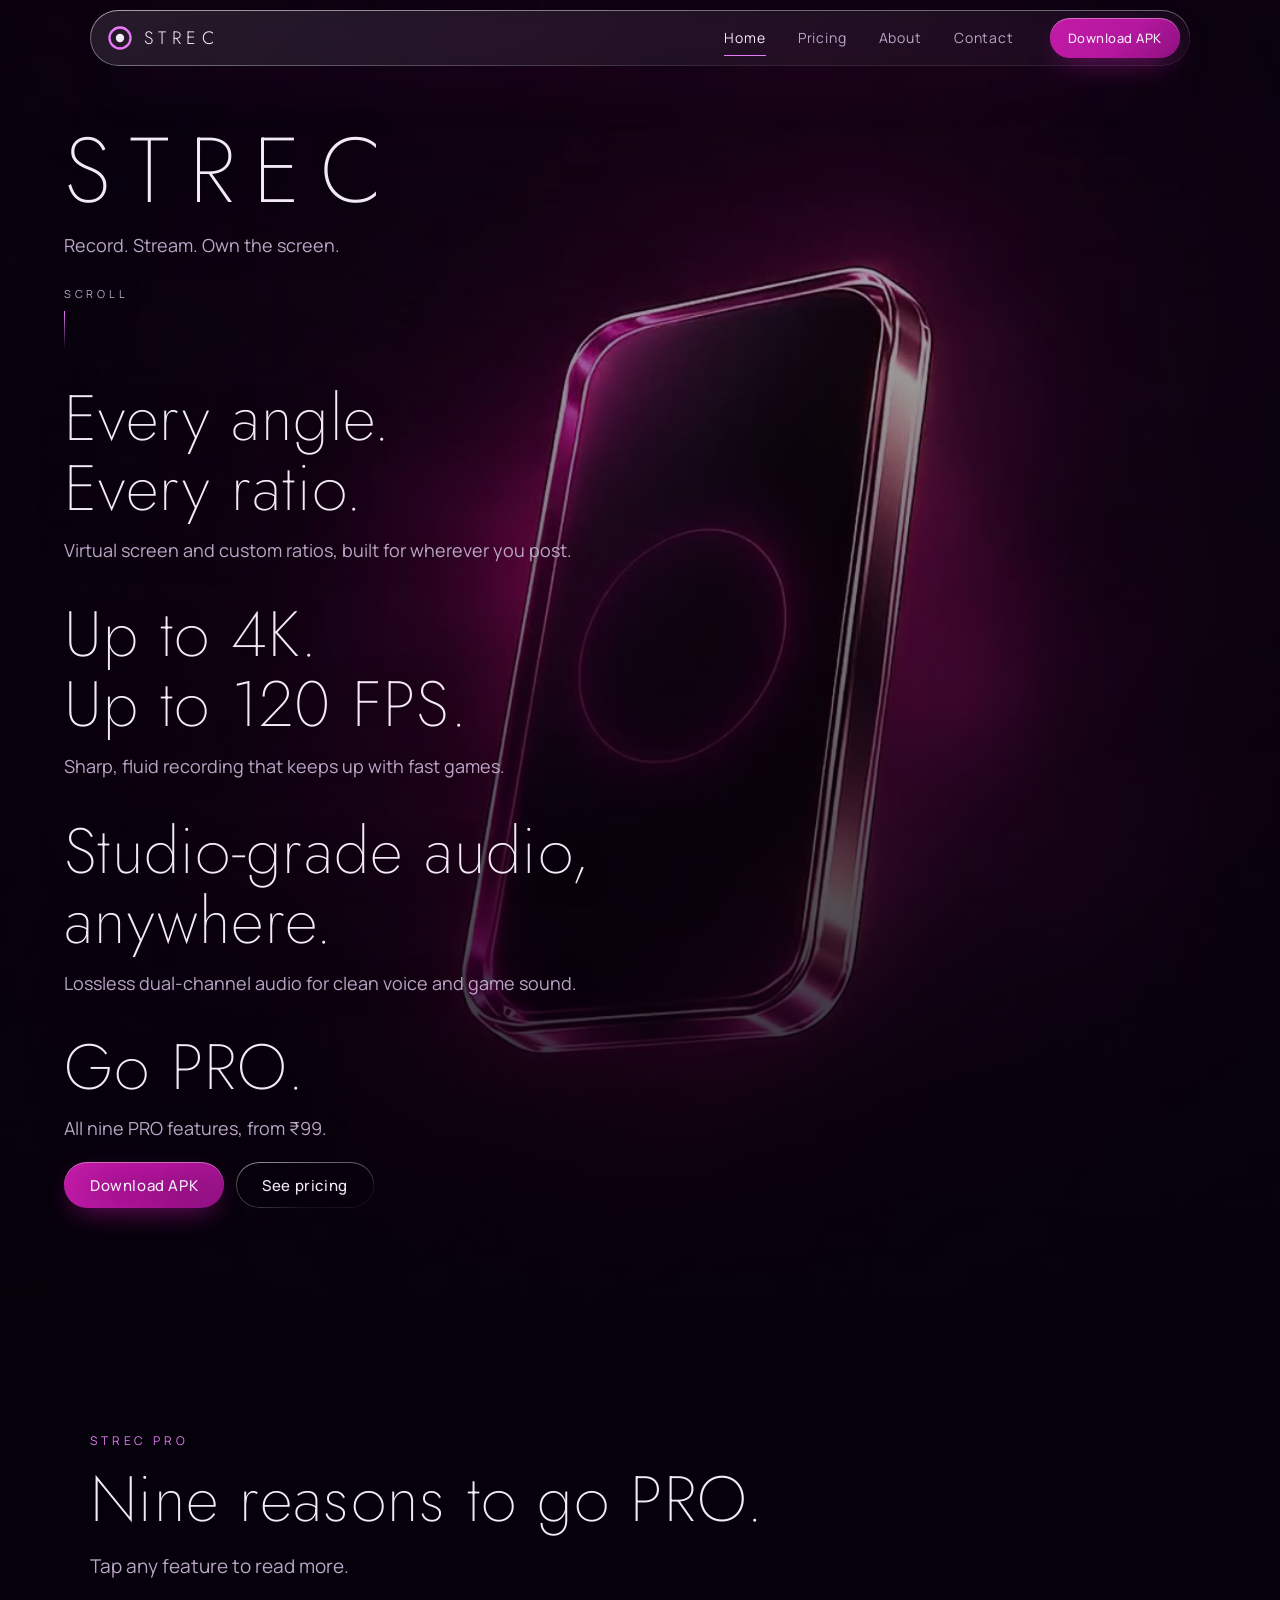
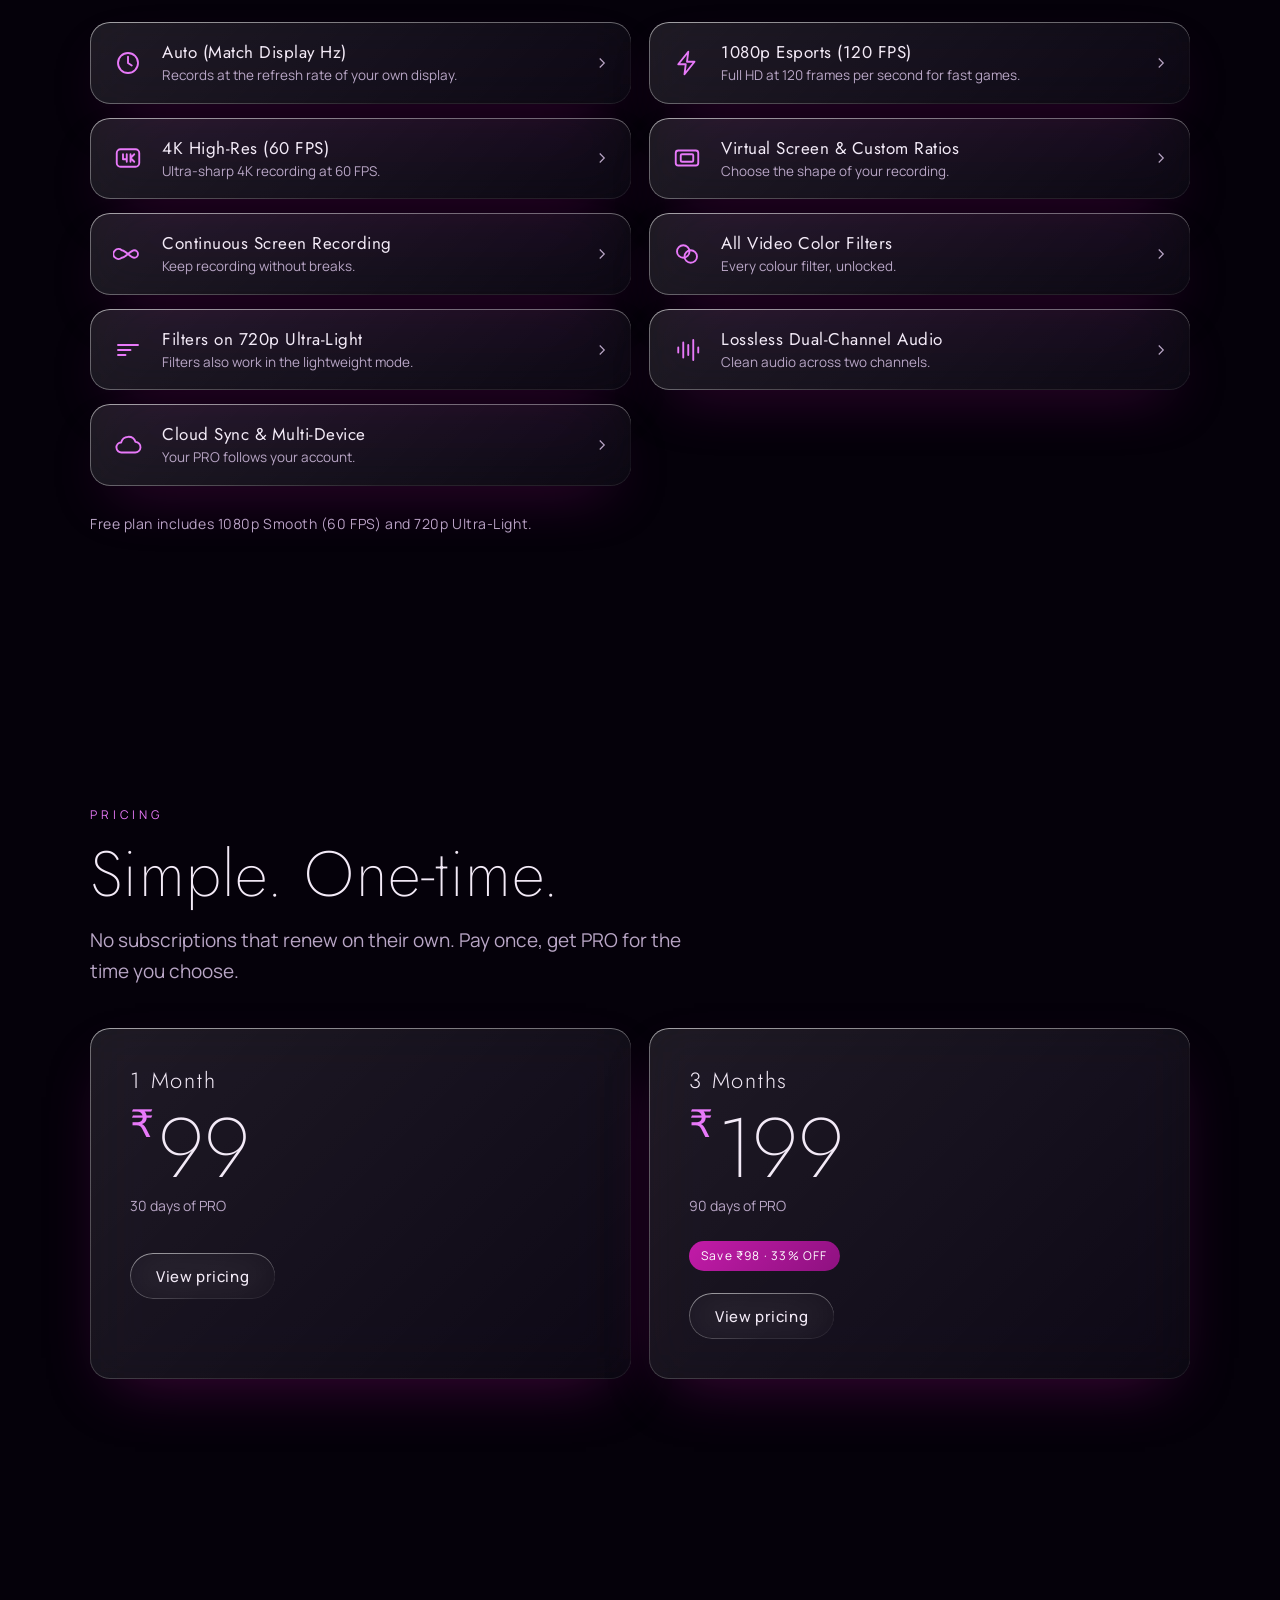
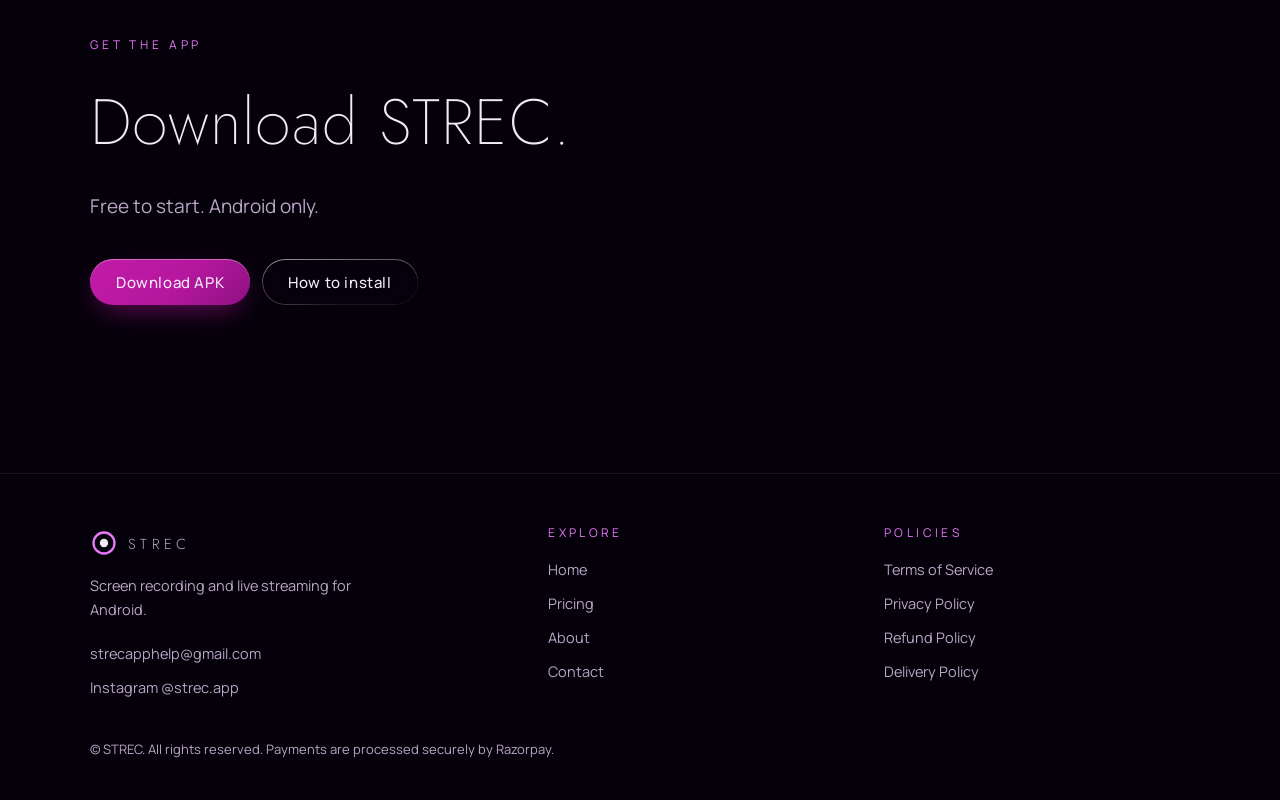
==== index.html @ 60916a2f "Add files via upload" ====
<!doctype html>
<html lang="en"><head><meta charset="utf-8"><meta name="viewport" content="width=device-width,initial-scale=1,viewport-fit=cover">
<title>STREC | Screen Recorder &amp; Live Streaming for Android</title><meta name="description" content="STREC is an Android screen recorder and live streaming app. Record up to 4K and 120 FPS with PRO.">
<meta name="theme-color" content="#05010A"><link rel="icon" href="data:image/svg+xml,%3Csvg xmlns='http://www.w3.org/2000/svg' viewBox='0 0 24 24'%3E%3Crect width='24' height='24' rx='6' fill='%2305010A'/%3E%3Ccircle cx='12' cy='12' r='7' fill='none' stroke='%23E879F9' stroke-width='2'/%3E%3Ccircle cx='12' cy='12' r='2.6' fill='%23F3EAF7'/%3E%3C/svg%3E">
<link rel="preconnect" href="https://fonts.googleapis.com"><link rel="preconnect" href="https://fonts.gstatic.com" crossorigin>
<link href="https://fonts.googleapis.com/css2?family=Jost:wght@200;300;400&family=Manrope:wght@400;500&display=swap" rel="stylesheet">
<link rel="stylesheet" href="style.css"></head><body>
<header class="nav"><div class="nav-in glass"><a class="brand" href="index.html" aria-label="STREC home"><img src="logo.png" alt="" onerror="this.style.display='none';this.nextElementSibling.style.display='block'"><svg class="fb" viewBox="0 0 24 24" aria-hidden="true"><circle cx="12" cy="12" r="9" fill="none" stroke="#E879F9" stroke-width="2"/><circle cx="12" cy="12" r="3.6" fill="#F3EAF7"/></svg><span>STREC</span></a>
<nav class="nav-links" aria-label="Main"><a href="index.html" aria-current=page>Home</a><a href="pricing.html">Pricing</a><a href="about.html">About</a><a href="contact.html">Contact</a></nav>
<a class="btn primary nav-cta" href="https://drive.google.com/file/d/1EqImzIEj4myHIgYVtxPF5uFmVYsRdt_-/view?usp=drivesdk" target="_blank" rel="noopener noreferrer">Download APK</a>
<button class="burger" aria-label="Menu" aria-expanded="false"><span></span><span></span><span></span></button></div></header>
<nav class="menu" aria-label="Menu" aria-hidden="true"><a href="index.html">Home</a><a href="pricing.html">Pricing</a><a href="about.html">About</a><a href="contact.html">Contact</a><a href="terms.html">Terms of Service</a><a href="privacy.html">Privacy Policy</a><a href="refund.html">Refund Policy</a><a href="delivery.html">Delivery Policy</a></nav>
<main>
<section id="hero" class="hero" aria-label="STREC introduction">
<div class="stage">
<div class="vwrap"><video id="heroVideo" poster="hero-first.jpg" muted playsinline preload="auto" aria-hidden="true"></video></div>
<div class="vig"></div><div class="loadbar"></div>
<div class="prog" aria-hidden="true"><i></i></div>
<div class="chaps">
<div class="chap"><h1>STREC</h1><p>Record. Stream. Own the screen.</p><span class="cue">Scroll<i></i></span></div>
<div class="chap"><h2>Every angle.<br>Every ratio.</h2><p>Virtual screen and custom ratios, built for wherever you post.</p></div>
<div class="chap"><h2>Up to 4K.<br>Up to 120 FPS.</h2><p>Sharp, fluid recording that keeps up with fast games.</p></div>
<div class="chap"><h2>Studio-grade audio, anywhere.</h2><p>Lossless dual-channel audio for clean voice and game sound.</p></div>
<div class="chap"><h2>Go PRO.</h2><p>All nine PRO features, from ₹99.</p><div class="row"><a class="btn primary" href="https://drive.google.com/file/d/1EqImzIEj4myHIgYVtxPF5uFmVYsRdt_-/view?usp=drivesdk" target="_blank" rel="noopener noreferrer">Download APK</a><a class="btn glass" href="pricing.html">See pricing</a></div></div>
</div></div></section>
<section class="s" id="features"><div class="wrap"><span class="eyebrow">STREC PRO</span><h2>Nine reasons to go PRO.</h2>
<p class="lead">Tap any feature to read more.</p>
<div class="flist"><button class="frow glass" type="button" data-sheet="f1"><span class="ic"><svg viewBox="0 0 24 24" aria-hidden="true"><circle cx="12" cy="12" r="8"/><path d="M12 7v5l3 2"/></svg></span><span><b>Auto (Match Display Hz)</b><small>Records at the refresh rate of your own display.</small></span><svg class="chev" viewBox="0 0 24 24" aria-hidden="true"><path d="M9 6l6 6-6 6"/></svg></button>
<button class="frow glass" type="button" data-sheet="f2"><span class="ic"><svg viewBox="0 0 24 24" aria-hidden="true"><path d="M13 3L5 13h6l-1 8 8-10h-6z"/></svg></span><span><b>1080p Esports (120 FPS)</b><small>Full HD at 120 frames per second for fast games.</small></span><svg class="chev" viewBox="0 0 24 24" aria-hidden="true"><path d="M9 6l6 6-6 6"/></svg></button>
<button class="frow glass" type="button" data-sheet="f3"><span class="ic"><svg viewBox="0 0 24 24" aria-hidden="true"><rect x="3" y="5" width="18" height="14" rx="3"/><path d="M8 9v4h3M11 9v6M14 9v6M14 12l3-3M14 12l3 3"/></svg></span><span><b>4K High-Res (60 FPS)</b><small>Ultra-sharp 4K recording at 60 FPS.</small></span><svg class="chev" viewBox="0 0 24 24" aria-hidden="true"><path d="M9 6l6 6-6 6"/></svg></button>
<button class="frow glass" type="button" data-sheet="f4"><span class="ic"><svg viewBox="0 0 24 24" aria-hidden="true"><rect x="3" y="6" width="18" height="12" rx="2"/><rect x="7" y="9" width="10" height="6" rx="1"/></svg></span><span><b>Virtual Screen &amp; Custom Ratios</b><small>Choose the shape of your recording.</small></span><svg class="chev" viewBox="0 0 24 24" aria-hidden="true"><path d="M9 6l6 6-6 6"/></svg></button>
<button class="frow glass" type="button" data-sheet="f5"><span class="ic"><svg viewBox="0 0 24 24" aria-hidden="true"><path d="M7 9a4 4 0 1 0 0 6c3 0 7-6 10-6a3 3 0 1 1 0 6c-3 0-7-6-10-6z"/></svg></span><span><b>Continuous Screen Recording</b><small>Keep recording without breaks.</small></span><svg class="chev" viewBox="0 0 24 24" aria-hidden="true"><path d="M9 6l6 6-6 6"/></svg></button>
<button class="frow glass" type="button" data-sheet="f6"><span class="ic"><svg viewBox="0 0 24 24" aria-hidden="true"><circle cx="9" cy="10" r="5"/><circle cx="15" cy="14" r="5"/></svg></span><span><b>All Video Color Filters</b><small>Every colour filter, unlocked.</small></span><svg class="chev" viewBox="0 0 24 24" aria-hidden="true"><path d="M9 6l6 6-6 6"/></svg></button>
<button class="frow glass" type="button" data-sheet="f7"><span class="ic"><svg viewBox="0 0 24 24" aria-hidden="true"><path d="M4 8h16M4 12h10M4 16h6"/></svg></span><span><b>Filters on 720p Ultra-Light</b><small>Filters also work in the lightweight mode.</small></span><svg class="chev" viewBox="0 0 24 24" aria-hidden="true"><path d="M9 6l6 6-6 6"/></svg></button>
<button class="frow glass" type="button" data-sheet="f8"><span class="ic"><svg viewBox="0 0 24 24" aria-hidden="true"><path d="M5 10v4M9 6v12M13 8v8M17 4v16M21 10v4"/></svg></span><span><b>Lossless Dual-Channel Audio</b><small>Clean audio across two channels.</small></span><svg class="chev" viewBox="0 0 24 24" aria-hidden="true"><path d="M9 6l6 6-6 6"/></svg></button>
<button class="frow glass" type="button" data-sheet="f9"><span class="ic"><svg viewBox="0 0 24 24" aria-hidden="true"><path d="M7 18a4 4 0 0 1-.5-8A6 6 0 0 1 18 9.5a4.2 4.2 0 0 1-.5 8.5z"/></svg></span><span><b>Cloud Sync &amp; Multi-Device</b><small>Your PRO follows your account.</small></span><svg class="chev" viewBox="0 0 24 24" aria-hidden="true"><path d="M9 6l6 6-6 6"/></svg></button></div>
<p class="freeline">Free plan includes 1080p Smooth (60 FPS) and 720p Ultra-Light.</p></div></section>
<section class="s"><div class="wrap"><span class="eyebrow">Pricing</span><h2>Simple. One-time.</h2>
<p class="lead">No subscriptions that renew on their own. Pay once, get PRO for the time you choose.</p>
<div class="plates">
<div class="plate glass"><h3>1 Month</h3><div class="price"><sup>₹</sup>99</div><p class="note">30 days of PRO</p><a class="btn glass" href="pricing.html">View pricing</a></div>
<div class="plate glass"><h3>3 Months</h3><div class="price"><sup>₹</sup>199</div><p class="note">90 days of PRO</p><span class="badge">Save ₹98 · 33% OFF</span><br><a class="btn glass" href="pricing.html">View pricing</a></div>
</div></div></section>
<section class="s"><div class="wrap get"><span class="eyebrow">Get the app</span><h2>Download STREC.</h2>
<p class="lead">Free to start. Android only.</p>
<div style="display:flex;gap:12px;flex-wrap:wrap"><a class="btn primary" href="https://drive.google.com/file/d/1EqImzIEj4myHIgYVtxPF5uFmVYsRdt_-/view?usp=drivesdk" target="_blank" rel="noopener noreferrer">Download APK</a><button class="btn glass" type="button" data-sheet="apk">How to install</button></div></div></section>
</main>
<footer class="foot"><div class="wrap"><div class="fgrid">
<div><a class="brand" href="index.html"><img src="logo.png" alt="" onerror="this.style.display='none';this.nextElementSibling.style.display='block'"><svg class="fb" viewBox="0 0 24 24" aria-hidden="true"><circle cx="12" cy="12" r="9" fill="none" stroke="#E879F9" stroke-width="2"/><circle cx="12" cy="12" r="3.6" fill="#F3EAF7"/></svg><span>STREC</span></a>
<p class="muted" style="max-width:300px;font-size:14.5px">Screen recording and live streaming for Android.</p>
<a href="mailto:strecapphelp@gmail.com">strecapphelp@gmail.com</a><a href="https://www.instagram.com/strec.app" target="_blank" rel="noopener noreferrer">Instagram @strec.app</a></div>
<div><h4>Explore</h4><a href="index.html">Home</a><a href="pricing.html">Pricing</a><a href="about.html">About</a><a href="contact.html">Contact</a></div><div><h4>Policies</h4><a href="terms.html">Terms of Service</a><a href="privacy.html">Privacy Policy</a><a href="refund.html">Refund Policy</a><a href="delivery.html">Delivery Policy</a></div></div>
<small>© STREC. All rights reserved. Payments are processed securely by Razorpay.</small></div></footer>
<script src="sheets.js"></script><script src="main.js"></script></body></html>
---- style.css ----
:root{
  --bg:#05010A;--plum:#160B20;--mag:#B5179E;--fuch:#E879F9;--text:#F3EAF7;--mut:#B9A6C6;
  --ease:cubic-bezier(.2,.8,.2,1);--r:20px;
}
*{box-sizing:border-box;-webkit-tap-highlight-color:transparent}
html{background:var(--bg);-webkit-text-size-adjust:100%}
body{margin:0;background:var(--bg);color:var(--text);font-family:'Manrope',system-ui,sans-serif;font-size:16px;line-height:1.65;overflow-x:hidden;min-height:100dvh}
body::before{content:"";position:fixed;inset:0;z-index:-1;pointer-events:none;
  background:radial-gradient(60vmax 40vmax at 85% 8%,rgba(181,23,158,.12),transparent 60%),radial-gradient(50vmax 40vmax at 8% 90%,rgba(232,121,249,.07),transparent 60%)}
a{color:inherit}
img,svg,video{max-width:100%}
h1,h2,h3{font-family:'Jost',sans-serif;font-weight:300;margin:0;line-height:1.1;letter-spacing:.02em}
p{margin:0 0 1em}
:focus-visible{outline:2px solid var(--fuch);outline-offset:3px;border-radius:8px}
.wrap{width:min(1100px,100% - 32px);margin-inline:auto}
.sr{position:absolute;width:1px;height:1px;overflow:hidden;clip:rect(0 0 0 0)}
.eyebrow{font-size:12px;letter-spacing:.32em;text-transform:uppercase;color:var(--fuch);margin-bottom:14px;display:block}
.muted{color:var(--mut)}

/* glass */
.glass{position:relative;background:linear-gradient(135deg,rgba(255,255,255,.10),rgba(255,255,255,.03));
  -webkit-backdrop-filter:blur(22px) saturate(160%);backdrop-filter:blur(22px) saturate(160%);
  border-radius:var(--r);
  box-shadow:inset 0 1px 0 rgba(255,255,255,.35),inset 0 -1px 0 rgba(255,255,255,.05),0 24px 60px -24px rgba(181,23,158,.35)}
.glass::before{content:"";position:absolute;inset:0;border-radius:inherit;padding:1px;pointer-events:none;
  background:linear-gradient(135deg,rgba(255,255,255,.38),rgba(255,255,255,.04) 60%);
  -webkit-mask:linear-gradient(#000 0 0) content-box,linear-gradient(#000 0 0);-webkit-mask-composite:xor;mask-composite:exclude}
.glass::after{content:"";position:absolute;inset:0;border-radius:inherit;pointer-events:none;opacity:0;transition:opacity .4s;
  background:radial-gradient(240px circle at var(--mx,50%) var(--my,0%),rgba(255,255,255,.16),transparent 60%)}
.glass:hover::after{opacity:1}
@supports not ((backdrop-filter:blur(1px)) or (-webkit-backdrop-filter:blur(1px))){
  .glass{background:rgba(30,15,44,.92)}
}

/* buttons */
.btn{position:relative;overflow:hidden;display:inline-flex;align-items:center;justify-content:center;gap:10px;
  min-height:46px;padding:12px 26px;border:0;border-radius:999px;color:var(--text);font:500 15px/1 'Manrope',sans-serif;
  letter-spacing:.04em;text-decoration:none;cursor:pointer;background:transparent;
  transition:transform .35s var(--ease),box-shadow .35s var(--ease);touch-action:manipulation;user-select:none}
.btn.glass{border-radius:999px}
.btn.primary{background:linear-gradient(135deg,#C21BA8,var(--mag) 55%,#8E1180);box-shadow:0 10px 30px -10px rgba(181,23,158,.7),inset 0 1px 0 rgba(255,255,255,.35)}
.btn.primary::before{display:none}
.btn::after{content:"";position:absolute;top:0;bottom:0;left:-60%;width:40%;pointer-events:none;
  background:linear-gradient(100deg,transparent,rgba(255,255,255,.28),transparent);transform:skewX(-20deg);transition:left .8s var(--ease)}
.btn:hover::after{left:130%;opacity:1}
.btn:active{transform:scale(.95);box-shadow:0 0 28px rgba(232,121,249,.45),inset 0 0 18px rgba(232,121,249,.25)}
.btn.pop{animation:pop .45s var(--ease)}
@keyframes pop{0%{transform:scale(.95)}60%{transform:scale(1.04)}100%{transform:scale(1)}}
.ripple{position:absolute;border-radius:50%;pointer-events:none;transform:scale(0);opacity:.55;
  background:radial-gradient(circle,rgba(232,121,249,.9),rgba(181,23,158,0) 70%);animation:rip .7s ease-out forwards}
@keyframes rip{to{transform:scale(1);opacity:0}}

/* nav */
.nav{position:fixed;z-index:50;top:max(10px,env(safe-area-inset-top));left:0;right:0;pointer-events:none}
.nav-in{pointer-events:auto;width:min(1100px,100% - 20px);margin-inline:auto;display:flex;align-items:center;gap:14px;
  padding:8px 10px 8px 16px;border-radius:999px}
.brand{display:flex;align-items:center;gap:10px;text-decoration:none;font:300 18px 'Jost',sans-serif;letter-spacing:.3em}
.brand img,.brand svg{width:28px;height:28px;object-fit:contain;flex:none}
.brand .fb{display:none}
.nav-links{display:none;margin-left:auto;gap:4px}
.nav-links a{position:relative;padding:8px 14px;text-decoration:none;font-size:14px;letter-spacing:.06em;color:var(--mut);transition:color .3s}
.nav-links a::after{content:"";position:absolute;left:var(--ox,50%);right:var(--ox2,50%);bottom:2px;height:1px;background:var(--fuch);transition:left .4s var(--ease),right .4s var(--ease)}
.nav-links a:hover,.nav-links a[aria-current=page]{color:var(--text)}
.nav-links a:hover::after,.nav-links a[aria-current=page]::after{left:14px;right:14px}
.nav-cta{margin-left:auto;min-height:40px;padding:10px 18px;font-size:13px}
.burger{width:44px;height:44px;border:0;background:transparent;cursor:pointer;position:relative;border-radius:50%;flex:none}
.burger span{position:absolute;left:12px;right:12px;height:1.5px;background:var(--text);transition:transform .45s var(--ease),opacity .3s}
.burger span:nth-child(1){top:16px}.burger span:nth-child(2){top:22px}.burger span:nth-child(3){top:28px}
.burger[aria-expanded=true] span:nth-child(1){transform:translateY(6px) rotate(45deg)}
.burger[aria-expanded=true] span:nth-child(2){opacity:0}
.burger[aria-expanded=true] span:nth-child(3){transform:translateY(-6px) rotate(-45deg)}
.menu{position:fixed;inset:0;z-index:40;display:flex;flex-direction:column;justify-content:center;align-items:center;gap:6px;
  background:rgba(5,1,10,.72);-webkit-backdrop-filter:blur(24px);backdrop-filter:blur(24px);
  opacity:0;visibility:hidden;transition:opacity .4s,visibility .4s}
.menu.open{opacity:1;visibility:visible}
.menu a{font:200 clamp(30px,8vw,46px) 'Jost',sans-serif;letter-spacing:.08em;text-decoration:none;padding:8px 20px;
  opacity:0;transform:translateY(18px);transition:opacity .5s var(--ease),transform .5s var(--ease)}
.menu.open a{opacity:1;transform:none}
.menu.open a:nth-child(2){transition-delay:.05s}.menu.open a:nth-child(3){transition-delay:.1s}.menu.open a:nth-child(4){transition-delay:.15s}
.menu.open a:nth-child(5){transition-delay:.2s}.menu.open a:nth-child(6){transition-delay:.25s}.menu.open a:nth-child(7){transition-delay:.3s}.menu.open a:nth-child(8){transition-delay:.35s}
@media (min-width:900px){.nav-links{display:flex}.burger{display:none}.nav-cta{margin-left:8px}}

/* hero */
.hero{position:relative;height:700vh;height:700svh}
.stage{position:sticky;top:0;height:100vh;height:100dvh;overflow:hidden;background:var(--bg)}
.vwrap{position:absolute;inset:0}
#heroVideo{position:absolute;inset:0;width:100%;height:100%;object-fit:cover;object-position:center;background:var(--bg)}
@media (max-aspect-ratio:1/1){
  #heroVideo{inset:auto;left:50%;top:44%;width:190vw;max-width:none;height:auto;aspect-ratio:16/9;object-fit:contain;
    transform:translate(-50%,-50%);-webkit-mask-image:linear-gradient(transparent,#000 18%,#000 82%,transparent);mask-image:linear-gradient(transparent,#000 18%,#000 82%,transparent)}
}
.vig{position:absolute;inset:0;pointer-events:none;
  background:radial-gradient(ellipse at center,transparent 42%,var(--bg) 100%),linear-gradient(to bottom,transparent 55%,rgba(5,1,10,.88) 100%)}
.loadbar{position:absolute;left:0;top:0;height:2px;width:30%;background:linear-gradient(90deg,transparent,var(--fuch),transparent);animation:ld 1.4s linear infinite;z-index:3}
.loadbar.done{display:none}
@keyframes ld{from{transform:translateX(-100%)}to{transform:translateX(340%)}}
.chaps{position:absolute;left:0;right:0;bottom:calc(9dvh + env(safe-area-inset-bottom));padding:0 max(18px,5vw);display:grid;z-index:2}
.chap{grid-area:1/1;align-self:end;max-width:560px;opacity:0;will-change:opacity,transform;text-shadow:0 2px 28px rgba(5,1,10,.95)}
.chap h1{font-size:clamp(46px,11vw,92px);letter-spacing:.2em;font-weight:200;margin-bottom:10px}
.chap h2{font-size:clamp(32px,6.4vw,64px);font-weight:200;margin-bottom:12px}
.chap p{color:var(--mut);font-size:clamp(15px,2.2vw,18px);margin:0 0 18px}
.chap .row{display:flex;flex-wrap:wrap;gap:12px}
.cue{display:inline-flex;flex-direction:column;align-items:flex-start;gap:8px;font-size:11px;letter-spacing:.34em;text-transform:uppercase;color:var(--mut)}
.cue i{display:block;width:1px;height:38px;background:linear-gradient(var(--fuch),transparent);transform-origin:top;animation:cue 1.8s var(--ease) infinite}
@keyframes cue{0%{transform:scaleY(0)}60%{transform:scaleY(1)}100%{transform:scaleY(1);opacity:0}}
@media (max-aspect-ratio:1/1){.chap{text-align:center;margin-inline:auto}.chap .row{justify-content:center}.cue{align-items:center}}
.prog{position:absolute;right:max(10px,2vw);top:50%;height:32vh;width:2px;transform:translateY(-50%);background:rgba(255,255,255,.1);border-radius:2px;z-index:3}
.prog i{position:absolute;left:50%;top:0;width:8px;height:8px;margin-left:-4px;border-radius:50%;background:var(--fuch);box-shadow:0 0 14px var(--fuch)}
/* static fallback */
.hero.static{height:auto}
.hero.static .stage{position:relative;height:auto;min-height:100dvh;display:flex;flex-direction:column;justify-content:flex-end;
  background:var(--bg) var(--poster,none) center/cover no-repeat}
.hero.static .vwrap,.hero.static .prog,.hero.static .loadbar{display:none}
.hero.static .vig{background:linear-gradient(to bottom,rgba(5,1,10,.2),rgba(5,1,10,.9))}
.hero.static .chaps{position:relative;bottom:auto;display:block;padding-top:120px;padding-bottom:60px;z-index:2}
.hero.static .chap{opacity:1!important;transform:none!important;filter:none!important;pointer-events:auto!important;margin-bottom:34px}

/* sections */
section.s{padding:clamp(64px,10vw,130px) 0}
.s h2{font-size:clamp(32px,6vw,64px);font-weight:200;margin-bottom:16px}
.lead{max-width:620px;color:var(--mut);font-size:clamp(16px,2vw,19px)}
.flist{display:grid;gap:12px;margin-top:40px;grid-template-columns:1fr}
@media (min-width:820px){.flist{grid-template-columns:1fr 1fr;gap:14px 18px}}
.frow{width:100%;display:flex;align-items:center;gap:16px;padding:18px 20px;text-align:left;border:0;color:var(--text);font:inherit;cursor:pointer;
  transition:transform .35s var(--ease),filter .35s}
.frow:hover{transform:translateY(-2px);filter:brightness(1.18)}
.frow:hover .ic{transform:rotate(-8deg) scale(1.08)}
.frow:active{transform:scale(.97)}
.frow .ic{flex:none;width:36px;height:36px;display:grid;place-items:center;transition:transform .4s var(--ease);color:var(--fuch)}
.frow .ic svg{width:30px;height:30px;fill:none;stroke:currentColor;stroke-width:1.5;stroke-linecap:round;stroke-linejoin:round}
.frow b{display:block;font:400 17px 'Jost',sans-serif;letter-spacing:.03em;margin-bottom:2px}
.frow small{display:block;color:var(--mut);font-size:13.5px;line-height:1.45}
.frow .chev{margin-left:auto;flex:none;color:var(--mut);width:18px;height:18px;fill:none;stroke:currentColor;stroke-width:1.6}
.freeline{margin-top:26px;color:var(--mut);font-size:14px;letter-spacing:.04em}
.plates{display:grid;gap:18px;margin-top:40px;grid-template-columns:1fr}
@media (min-width:760px){.plates{grid-template-columns:1fr 1fr}}
.plate{padding:clamp(26px,4vw,40px);transition:transform .25s ease-out;transform-style:preserve-3d;will-change:transform}
.plate h3{font-size:22px;font-weight:300;letter-spacing:.08em}
.plate .price{font:200 clamp(56px,9vw,84px) 'Jost',sans-serif;line-height:1;margin:14px 0 4px}
.plate .price sup{font-size:.45em;vertical-align:top;margin-right:4px;color:var(--fuch)}
.badge{display:inline-block;margin:10px 0 0;padding:5px 12px;border-radius:99px;font-size:12px;letter-spacing:.1em;color:#fff;background:linear-gradient(135deg,#C21BA8,#8E1180)}
.plate .btn{margin-top:22px}
.note{font-size:14px;color:var(--mut)}
.get{display:flex;flex-direction:column;gap:18px;align-items:flex-start}
.page-top{padding:clamp(120px,18vw,200px) 0 30px}
.page-top h1{font-size:clamp(40px,8vw,84px);font-weight:200;letter-spacing:.04em}
.panel{padding:clamp(22px,4vw,44px);margin-bottom:22px}
.panel h2{font-size:clamp(22px,3.4vw,30px);font-weight:300;margin:30px 0 10px}
.panel h2:first-child{margin-top:0}
.panel p,.panel li{color:#DCCFE6;font-size:15.5px}
.panel ul{padding-left:20px;margin:0 0 1em}
.panel a{color:var(--fuch)}
.callout{padding:20px 22px;border-radius:16px;background:rgba(181,23,158,.14);border:1px solid rgba(232,121,249,.3);color:var(--text)!important;font-size:17px!important;margin-bottom:1.4em}
.crow{display:flex;align-items:center;gap:16px;padding:22px;text-decoration:none;margin-bottom:14px;transition:transform .35s var(--ease)}
.crow:active{transform:scale(.97)}
.crow:hover{transform:translateY(-2px)}
.crow svg{width:28px;height:28px;fill:none;stroke:var(--fuch);stroke-width:1.5;flex:none}
.crow b{display:block;font:400 18px 'Jost',sans-serif;letter-spacing:.04em}

/* footer */
.foot{border-top:1px solid rgba(255,255,255,.08);padding:50px 0 calc(40px + env(safe-area-inset-bottom));margin-top:40px}
.fgrid{display:grid;gap:30px;grid-template-columns:1fr}
@media (min-width:760px){.fgrid{grid-template-columns:1.4fr 1fr 1fr}}
.foot h4{margin:0 0 12px;font:400 12px 'Manrope';letter-spacing:.28em;text-transform:uppercase;color:var(--fuch)}
.foot a{display:block;text-decoration:none;color:var(--mut);padding:5px 0;font-size:14.5px;transition:color .3s,transform .3s var(--ease)}
.foot a:hover{color:var(--text);transform:translateX(3px)}
.foot .brand{margin-bottom:12px;display:inline-flex}
.foot small{display:block;margin-top:34px;color:var(--mut);font-size:13px}

/* sheet */
.ov{position:fixed;inset:0;z-index:100;display:flex;align-items:center;justify-content:center;padding:16px;
  background:rgba(5,1,10,.55);-webkit-backdrop-filter:blur(14px);backdrop-filter:blur(14px);opacity:0;transition:opacity .35s}
.ov.show{opacity:1}
.sheet{width:min(560px,100%);max-height:70dvh;display:flex;flex-direction:column;overflow:hidden;
  background:linear-gradient(135deg,rgba(60,30,80,.78),rgba(22,11,32,.88))}
.sheet-h{display:flex;align-items:center;gap:12px;padding:18px 18px 10px 24px;touch-action:none}
.sheet-h h3{font-size:22px;flex:1}
.x{width:40px;height:40px;border-radius:50%;border:0;background:rgba(255,255,255,.08);color:var(--text);cursor:pointer;font-size:0;position:relative;transition:transform .3s var(--ease),background .3s}
.x:hover{background:rgba(255,255,255,.16);transform:rotate(90deg)}
.x:active{transform:scale(.85) rotate(90deg)}
.x::before,.x::after{content:"";position:absolute;left:12px;right:12px;top:19px;height:1.5px;background:var(--text);transform:rotate(45deg)}
.x::after{transform:rotate(-45deg)}
.sheet-b{overflow:auto;overscroll-behavior:contain;padding:6px 24px 26px;color:#DCCFE6;font-size:15.5px;scrollbar-width:thin;scrollbar-color:rgba(232,121,249,.4) transparent}
.sheet-b::-webkit-scrollbar{width:5px}.sheet-b::-webkit-scrollbar-thumb{background:rgba(232,121,249,.4);border-radius:4px}
.sheet-b ol{padding-left:20px}.sheet-b li{margin-bottom:8px}
@media (max-width:640px){.ov{align-items:flex-end;padding:0}.sheet{border-radius:26px 26px 0 0;max-height:78dvh}.sheet::before{border-radius:inherit}}
body.lock{overflow:hidden}

@media (prefers-reduced-motion:reduce){
  *,*::before,*::after{animation:none!important;transition-duration:.01ms!important}
}
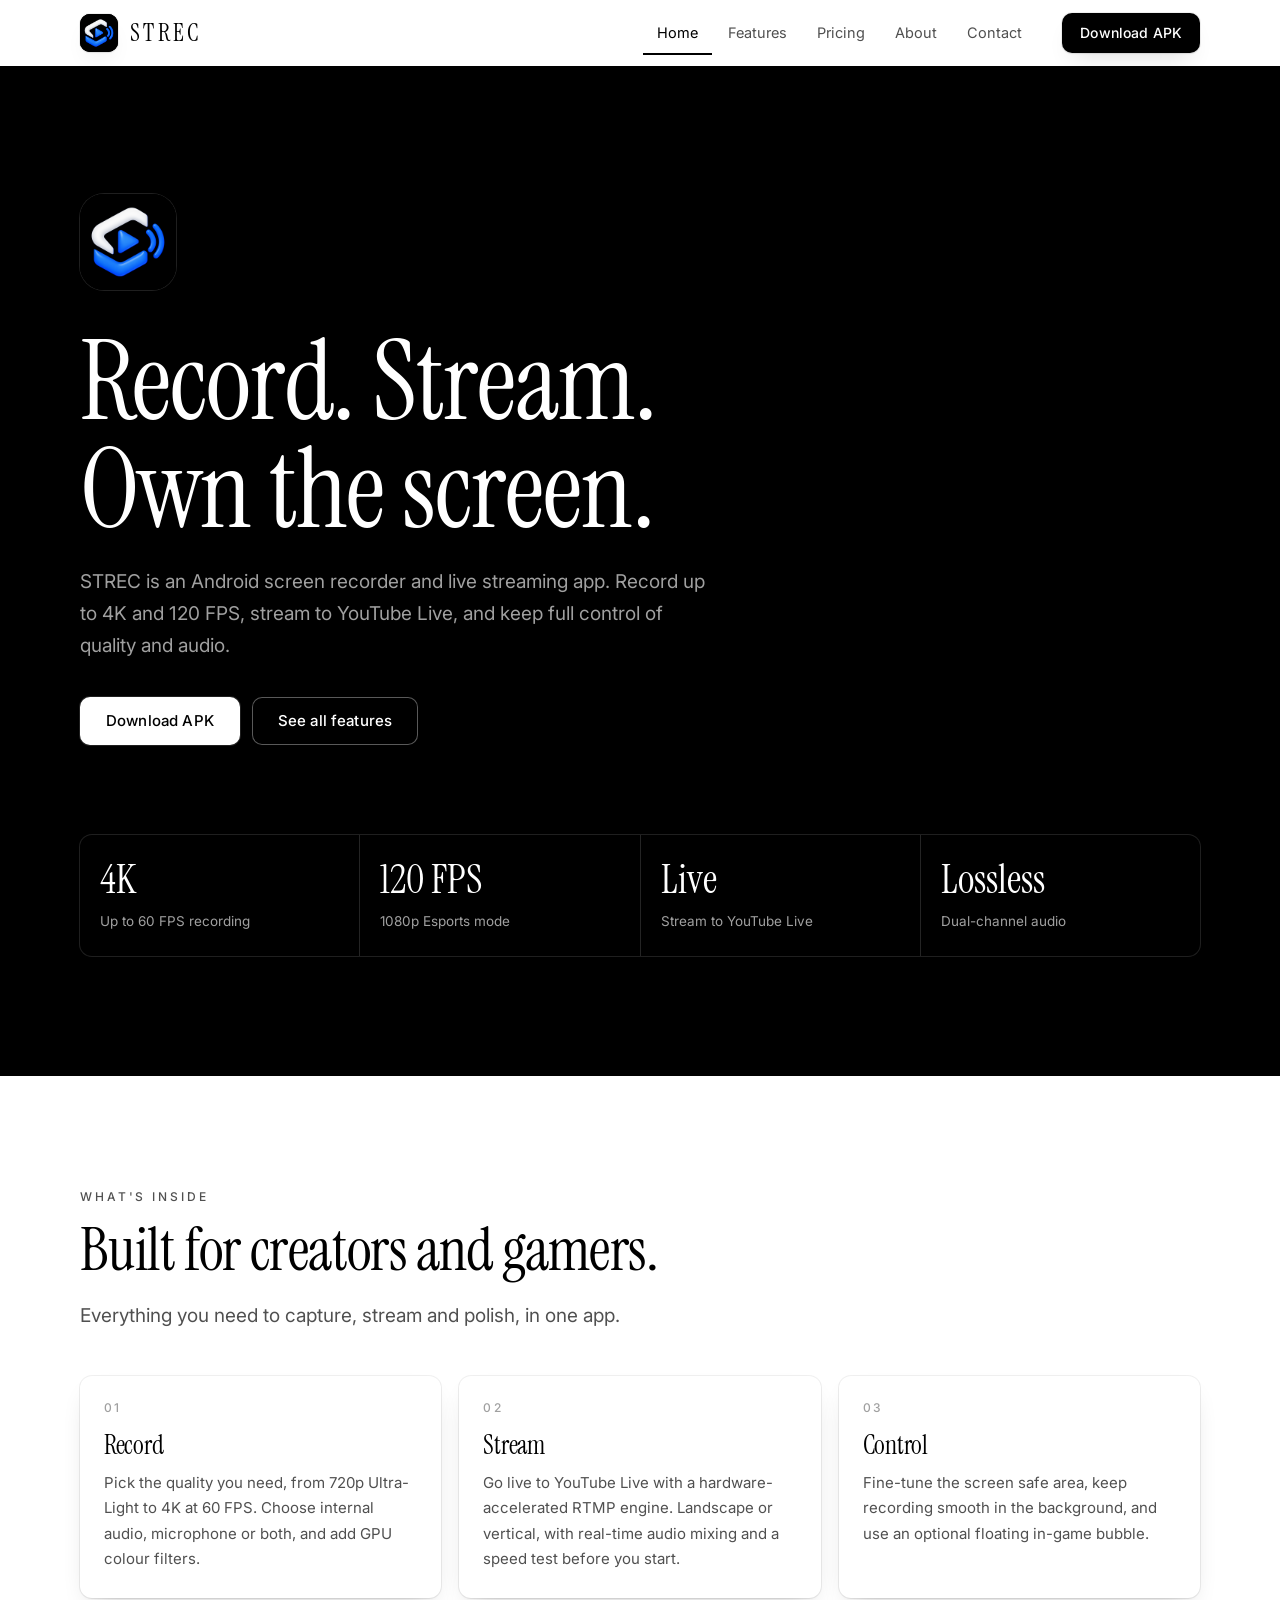
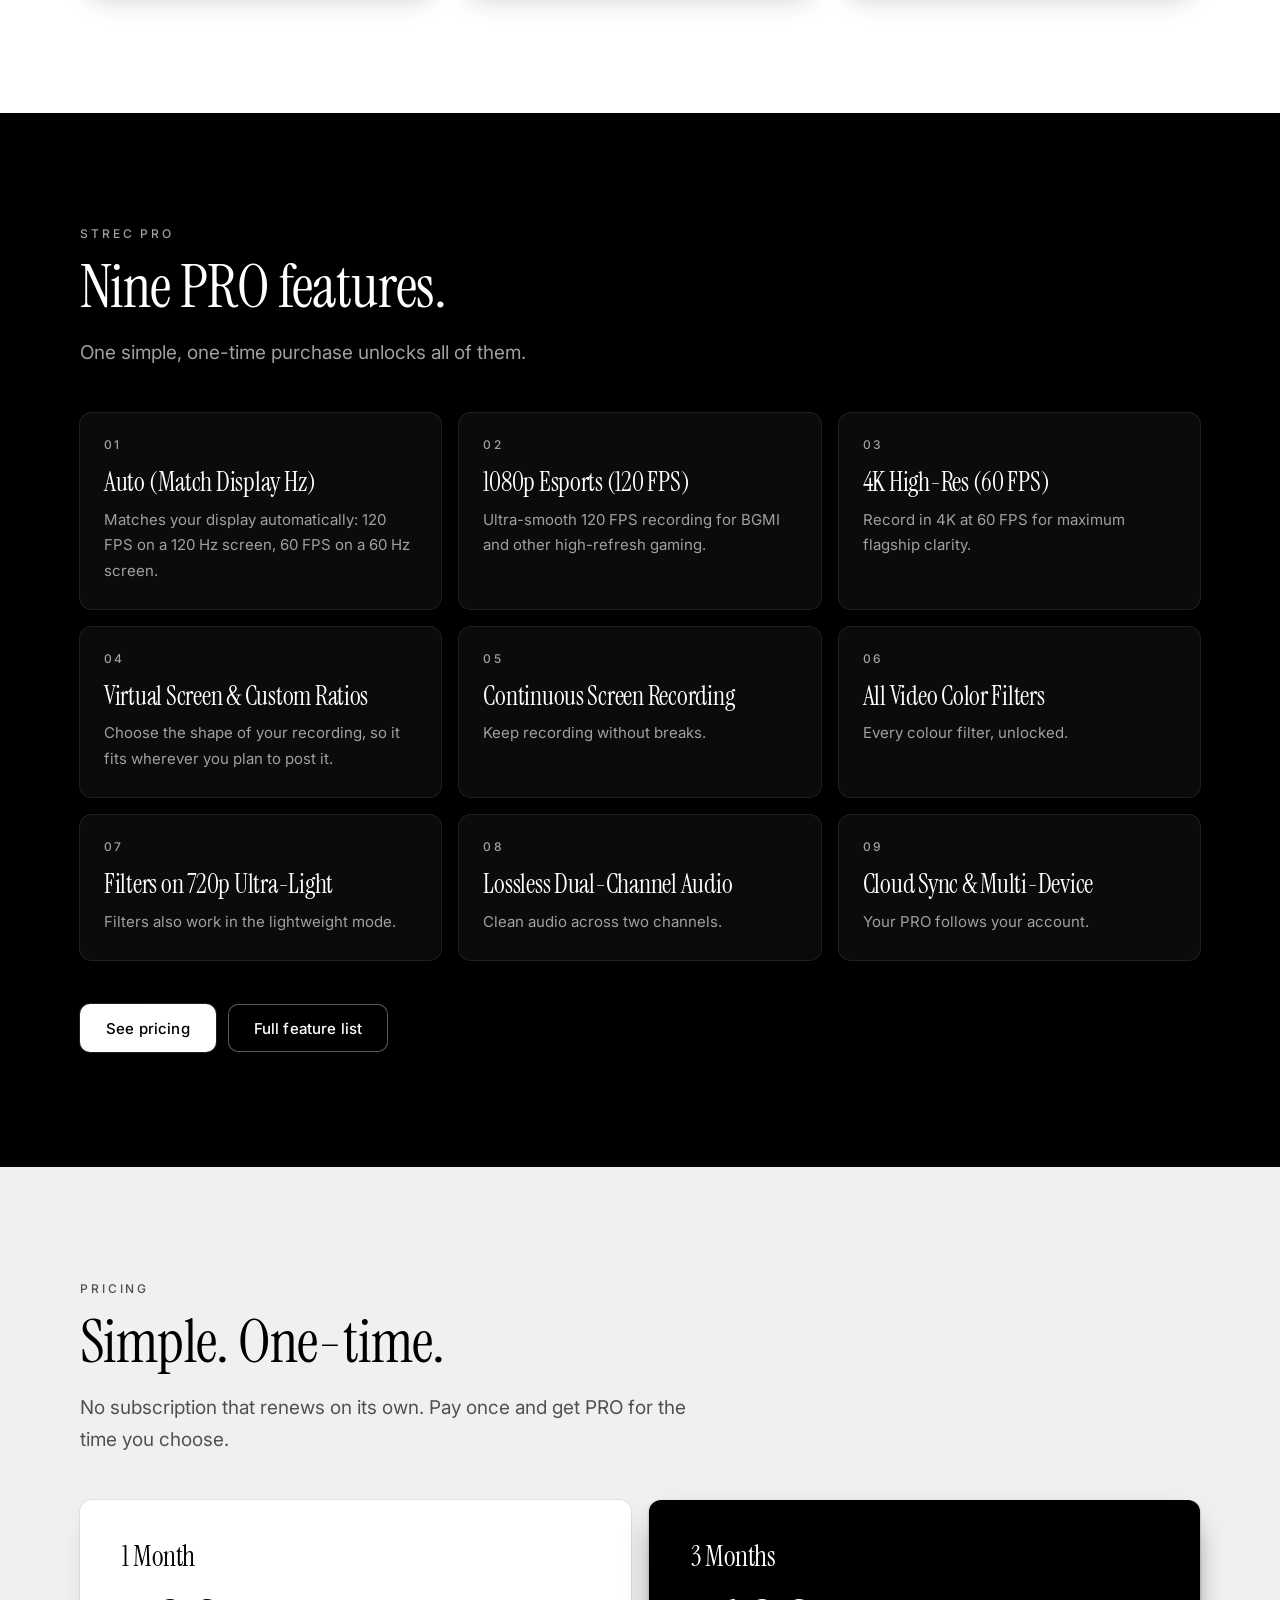
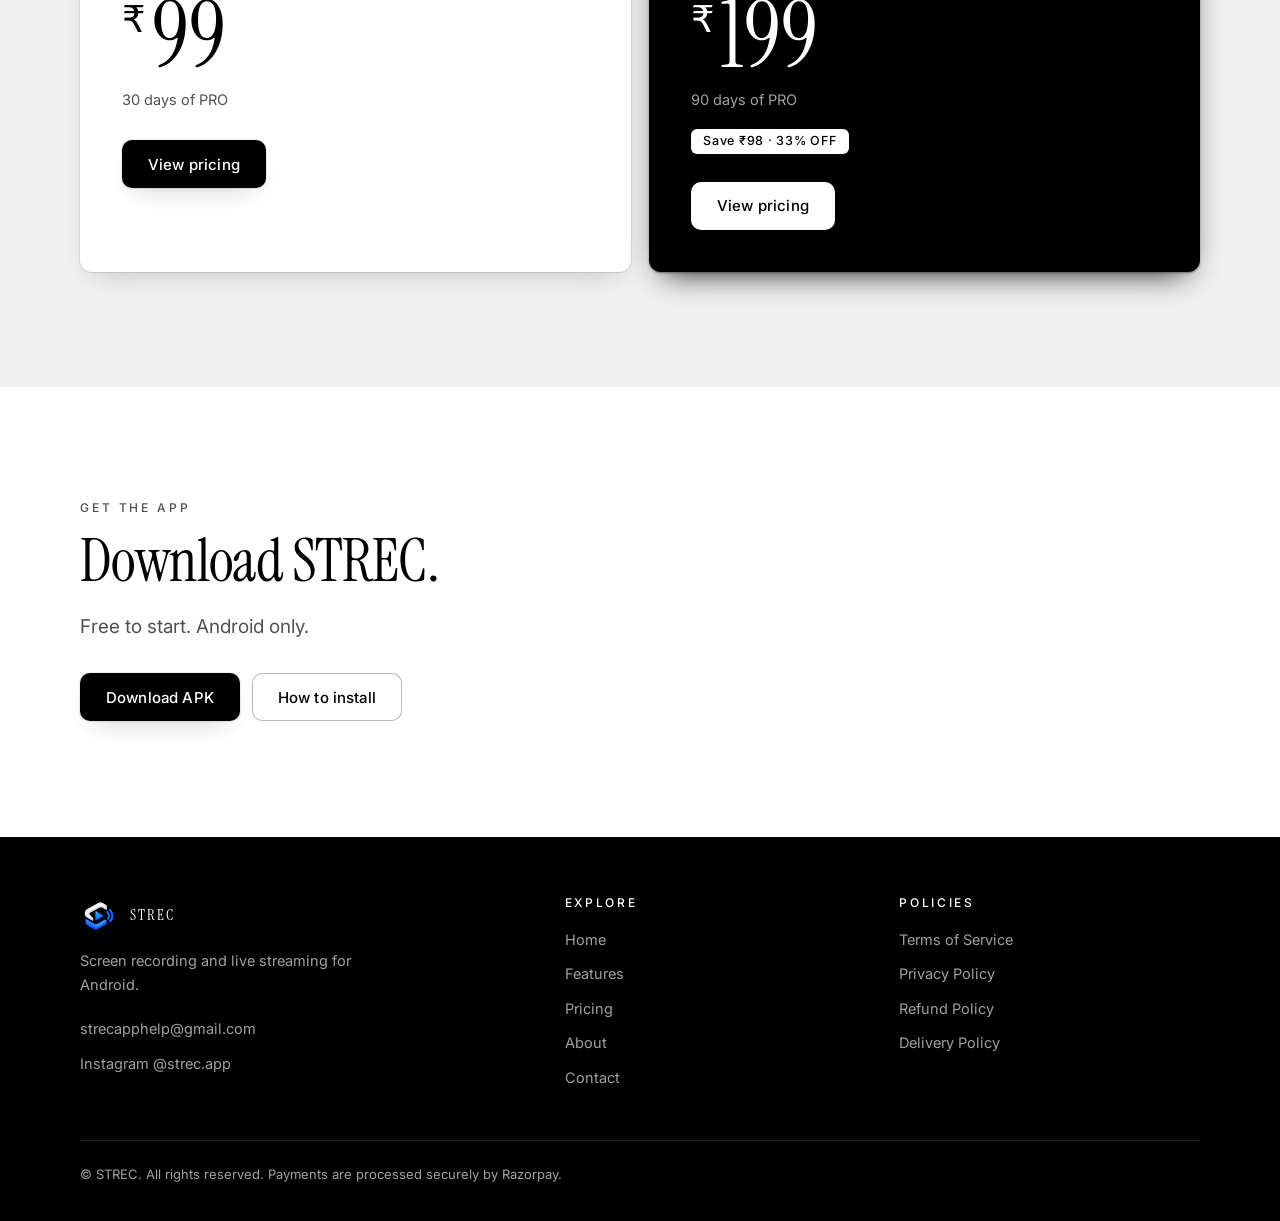
==== commit da2d844b: "Add files via upload" ====
--- a/index.html
+++ b/index.html
@@ -1,54 +1,51 @@
 <!doctype html>
 <html lang="en"><head><meta charset="utf-8"><meta name="viewport" content="width=device-width,initial-scale=1,viewport-fit=cover">
-<title>STREC | Screen Recorder &amp; Live Streaming for Android</title><meta name="description" content="STREC is an Android screen recorder and live streaming app. Record up to 4K and 120 FPS with PRO.">
-<meta name="theme-color" content="#05010A"><link rel="icon" href="data:image/svg+xml,%3Csvg xmlns='http://www.w3.org/2000/svg' viewBox='0 0 24 24'%3E%3Crect width='24' height='24' rx='6' fill='%2305010A'/%3E%3Ccircle cx='12' cy='12' r='7' fill='none' stroke='%23E879F9' stroke-width='2'/%3E%3Ccircle cx='12' cy='12' r='2.6' fill='%23F3EAF7'/%3E%3C/svg%3E">
+<title>STREC | Screen Recorder &amp; Live Streaming for Android</title><meta name="description" content="STREC is an Android screen recorder and live streaming app. Record up to 4K and 120 FPS, stream to YouTube Live.">
+<meta name="theme-color" content="#000000"><link rel="icon" type="image/png" href="favicon.png"><link rel="apple-touch-icon" href="logo.png">
 <link rel="preconnect" href="https://fonts.googleapis.com"><link rel="preconnect" href="https://fonts.gstatic.com" crossorigin>
-<link href="https://fonts.googleapis.com/css2?family=Jost:wght@200;300;400&family=Manrope:wght@400;500&display=swap" rel="stylesheet">
+<link href="https://fonts.googleapis.com/css2?family=Instrument+Serif:ital@0;1&family=Inter:wght@400;500&display=swap" rel="stylesheet">
 <link rel="stylesheet" href="style.css"></head><body>
-<header class="nav"><div class="nav-in glass"><a class="brand" href="index.html" aria-label="STREC home"><img src="logo.png" alt="" onerror="this.style.display='none';this.nextElementSibling.style.display='block'"><svg class="fb" viewBox="0 0 24 24" aria-hidden="true"><circle cx="12" cy="12" r="9" fill="none" stroke="#E879F9" stroke-width="2"/><circle cx="12" cy="12" r="3.6" fill="#F3EAF7"/></svg><span>STREC</span></a>
-<nav class="nav-links" aria-label="Main"><a href="index.html" aria-current=page>Home</a><a href="pricing.html">Pricing</a><a href="about.html">About</a><a href="contact.html">Contact</a></nav>
-<a class="btn primary nav-cta" href="https://drive.google.com/file/d/1EqImzIEj4myHIgYVtxPF5uFmVYsRdt_-/view?usp=drivesdk" target="_blank" rel="noopener noreferrer">Download APK</a>
-<button class="burger" aria-label="Menu" aria-expanded="false"><span></span><span></span><span></span></button></div></header>
-<nav class="menu" aria-label="Menu" aria-hidden="true"><a href="index.html">Home</a><a href="pricing.html">Pricing</a><a href="about.html">About</a><a href="contact.html">Contact</a><a href="terms.html">Terms of Service</a><a href="privacy.html">Privacy Policy</a><a href="refund.html">Refund Policy</a><a href="delivery.html">Delivery Policy</a></nav>
+<header class="hd"><div class="hd-in"><a class="brand" href="index.html" aria-label="STREC home"><span class="lt"><img src="logo.png" alt="STREC logo" width="38" height="38"></span><span>STREC</span></a>
+<nav class="nav" aria-label="Main"><a href="index.html" aria-current=page>Home</a><a href="features.html">Features</a><a href="pricing.html">Pricing</a><a href="about.html">About</a><a href="contact.html">Contact</a></nav>
+<a class="btn sm" href="https://drive.google.com/file/d/1EqImzIEj4myHIgYVtxPF5uFmVYsRdt_-/view?usp=drivesdk" target="_blank" rel="noopener noreferrer">Download APK</a>
+<button class="burger" type="button" aria-label="Menu" aria-expanded="false"><i></i><i></i><i></i></button></div>
+<nav class="mnav" aria-label="Menu"><a href="index.html">Home</a><a href="features.html">Features</a><a href="pricing.html">Pricing</a><a href="about.html">About</a><a href="contact.html">Contact</a><div class="sub"><a href="terms.html">Terms of Service</a><a href="privacy.html">Privacy Policy</a><a href="refund.html">Refund Policy</a><a href="delivery.html">Delivery Policy</a></div></nav></header>
 <main>
-<section id="hero" class="hero" aria-label="STREC introduction">
-<div class="stage">
-<div class="vwrap"><video id="heroVideo" poster="hero-first.jpg" muted playsinline preload="auto" aria-hidden="true"></video></div>
-<div class="vig"></div><div class="loadbar"></div>
-<div class="prog" aria-hidden="true"><i></i></div>
-<div class="chaps">
-<div class="chap"><h1>STREC</h1><p>Record. Stream. Own the screen.</p><span class="cue">Scroll<i></i></span></div>
-<div class="chap"><h2>Every angle.<br>Every ratio.</h2><p>Virtual screen and custom ratios, built for wherever you post.</p></div>
-<div class="chap"><h2>Up to 4K.<br>Up to 120 FPS.</h2><p>Sharp, fluid recording that keeps up with fast games.</p></div>
-<div class="chap"><h2>Studio-grade audio, anywhere.</h2><p>Lossless dual-channel audio for clean voice and game sound.</p></div>
-<div class="chap"><h2>Go PRO.</h2><p>All nine PRO features, from ₹99.</p><div class="row"><a class="btn primary" href="https://drive.google.com/file/d/1EqImzIEj4myHIgYVtxPF5uFmVYsRdt_-/view?usp=drivesdk" target="_blank" rel="noopener noreferrer">Download APK</a><a class="btn glass" href="pricing.html">See pricing</a></div></div>
+<section class="hero dark"><div class="wrap">
+<span class="lt xl"><img src="logo.png" alt="STREC logo" width="96" height="96"></span>
+<h1>Record. Stream.<br>Own the screen.</h1>
+<p class="lead">STREC is an Android screen recorder and live streaming app. Record up to 4K and 120 FPS, stream to YouTube Live, and keep full control of quality and audio.</p>
+<div class="row"><a class="btn" href="https://drive.google.com/file/d/1EqImzIEj4myHIgYVtxPF5uFmVYsRdt_-/view?usp=drivesdk" target="_blank" rel="noopener noreferrer">Download APK</a><a class="btn line" href="features.html">See all features</a></div>
+<div class="facts"><div><b>4K</b><span>Up to 60 FPS recording</span></div><div><b>120 FPS</b><span>1080p Esports mode</span></div><div><b>Live</b><span>Stream to YouTube Live</span></div><div><b>Lossless</b><span>Dual-channel audio</span></div></div>
+</div></section>
+
+<section class="s"><div class="wrap"><span class="eyebrow">What's inside</span><h2>Built for creators and gamers.</h2>
+<p class="lead">Everything you need to capture, stream and polish, in one app.</p>
+<div class="grid c3">
+<article class="card"><span class="n">01</span><h3>Record</h3><p>Pick the quality you need, from 720p Ultra-Light to 4K at 60 FPS. Choose internal audio, microphone or both, and add GPU colour filters.</p></article>
+<article class="card"><span class="n">02</span><h3>Stream</h3><p>Go live to YouTube Live with a hardware-accelerated RTMP engine. Landscape or vertical, with real-time audio mixing and a speed test before you start.</p></article>
+<article class="card"><span class="n">03</span><h3>Control</h3><p>Fine-tune the screen safe area, keep recording smooth in the background, and use an optional floating in-game bubble.</p></article>
 </div></div></section>
-<section class="s" id="features"><div class="wrap"><span class="eyebrow">STREC PRO</span><h2>Nine reasons to go PRO.</h2>
-<p class="lead">Tap any feature to read more.</p>
-<div class="flist"><button class="frow glass" type="button" data-sheet="f1"><span class="ic"><svg viewBox="0 0 24 24" aria-hidden="true"><circle cx="12" cy="12" r="8"/><path d="M12 7v5l3 2"/></svg></span><span><b>Auto (Match Display Hz)</b><small>Records at the refresh rate of your own display.</small></span><svg class="chev" viewBox="0 0 24 24" aria-hidden="true"><path d="M9 6l6 6-6 6"/></svg></button>
-<button class="frow glass" type="button" data-sheet="f2"><span class="ic"><svg viewBox="0 0 24 24" aria-hidden="true"><path d="M13 3L5 13h6l-1 8 8-10h-6z"/></svg></span><span><b>1080p Esports (120 FPS)</b><small>Full HD at 120 frames per second for fast games.</small></span><svg class="chev" viewBox="0 0 24 24" aria-hidden="true"><path d="M9 6l6 6-6 6"/></svg></button>
-<button class="frow glass" type="button" data-sheet="f3"><span class="ic"><svg viewBox="0 0 24 24" aria-hidden="true"><rect x="3" y="5" width="18" height="14" rx="3"/><path d="M8 9v4h3M11 9v6M14 9v6M14 12l3-3M14 12l3 3"/></svg></span><span><b>4K High-Res (60 FPS)</b><small>Ultra-sharp 4K recording at 60 FPS.</small></span><svg class="chev" viewBox="0 0 24 24" aria-hidden="true"><path d="M9 6l6 6-6 6"/></svg></button>
-<button class="frow glass" type="button" data-sheet="f4"><span class="ic"><svg viewBox="0 0 24 24" aria-hidden="true"><rect x="3" y="6" width="18" height="12" rx="2"/><rect x="7" y="9" width="10" height="6" rx="1"/></svg></span><span><b>Virtual Screen &amp; Custom Ratios</b><small>Choose the shape of your recording.</small></span><svg class="chev" viewBox="0 0 24 24" aria-hidden="true"><path d="M9 6l6 6-6 6"/></svg></button>
-<button class="frow glass" type="button" data-sheet="f5"><span class="ic"><svg viewBox="0 0 24 24" aria-hidden="true"><path d="M7 9a4 4 0 1 0 0 6c3 0 7-6 10-6a3 3 0 1 1 0 6c-3 0-7-6-10-6z"/></svg></span><span><b>Continuous Screen Recording</b><small>Keep recording without breaks.</small></span><svg class="chev" viewBox="0 0 24 24" aria-hidden="true"><path d="M9 6l6 6-6 6"/></svg></button>
-<button class="frow glass" type="button" data-sheet="f6"><span class="ic"><svg viewBox="0 0 24 24" aria-hidden="true"><circle cx="9" cy="10" r="5"/><circle cx="15" cy="14" r="5"/></svg></span><span><b>All Video Color Filters</b><small>Every colour filter, unlocked.</small></span><svg class="chev" viewBox="0 0 24 24" aria-hidden="true"><path d="M9 6l6 6-6 6"/></svg></button>
-<button class="frow glass" type="button" data-sheet="f7"><span class="ic"><svg viewBox="0 0 24 24" aria-hidden="true"><path d="M4 8h16M4 12h10M4 16h6"/></svg></span><span><b>Filters on 720p Ultra-Light</b><small>Filters also work in the lightweight mode.</small></span><svg class="chev" viewBox="0 0 24 24" aria-hidden="true"><path d="M9 6l6 6-6 6"/></svg></button>
-<button class="frow glass" type="button" data-sheet="f8"><span class="ic"><svg viewBox="0 0 24 24" aria-hidden="true"><path d="M5 10v4M9 6v12M13 8v8M17 4v16M21 10v4"/></svg></span><span><b>Lossless Dual-Channel Audio</b><small>Clean audio across two channels.</small></span><svg class="chev" viewBox="0 0 24 24" aria-hidden="true"><path d="M9 6l6 6-6 6"/></svg></button>
-<button class="frow glass" type="button" data-sheet="f9"><span class="ic"><svg viewBox="0 0 24 24" aria-hidden="true"><path d="M7 18a4 4 0 0 1-.5-8A6 6 0 0 1 18 9.5a4.2 4.2 0 0 1-.5 8.5z"/></svg></span><span><b>Cloud Sync &amp; Multi-Device</b><small>Your PRO follows your account.</small></span><svg class="chev" viewBox="0 0 24 24" aria-hidden="true"><path d="M9 6l6 6-6 6"/></svg></button></div>
-<p class="freeline">Free plan includes 1080p Smooth (60 FPS) and 720p Ultra-Light.</p></div></section>
-<section class="s"><div class="wrap"><span class="eyebrow">Pricing</span><h2>Simple. One-time.</h2>
-<p class="lead">No subscriptions that renew on their own. Pay once, get PRO for the time you choose.</p>
-<div class="plates">
-<div class="plate glass"><h3>1 Month</h3><div class="price"><sup>₹</sup>99</div><p class="note">30 days of PRO</p><a class="btn glass" href="pricing.html">View pricing</a></div>
-<div class="plate glass"><h3>3 Months</h3><div class="price"><sup>₹</sup>199</div><p class="note">90 days of PRO</p><span class="badge">Save ₹98 · 33% OFF</span><br><a class="btn glass" href="pricing.html">View pricing</a></div>
+
+<section class="s dark"><div class="wrap"><span class="eyebrow">STREC PRO</span><h2>Nine PRO features.</h2>
+<p class="lead">One simple, one-time purchase unlocks all of them.</p>
+<div class="grid c3"><article class="card"><span class="n">01</span><h3>Auto (Match Display Hz)</h3><p>Matches your display automatically: 120 FPS on a 120 Hz screen, 60 FPS on a 60 Hz screen.</p></article><article class="card"><span class="n">02</span><h3>1080p Esports (120 FPS)</h3><p>Ultra-smooth 120 FPS recording for BGMI and other high-refresh gaming.</p></article><article class="card"><span class="n">03</span><h3>4K High-Res (60 FPS)</h3><p>Record in 4K at 60 FPS for maximum flagship clarity.</p></article><article class="card"><span class="n">04</span><h3>Virtual Screen &amp; Custom Ratios</h3><p>Choose the shape of your recording, so it fits wherever you plan to post it.</p></article><article class="card"><span class="n">05</span><h3>Continuous Screen Recording</h3><p>Keep recording without breaks.</p></article><article class="card"><span class="n">06</span><h3>All Video Color Filters</h3><p>Every colour filter, unlocked.</p></article><article class="card"><span class="n">07</span><h3>Filters on 720p Ultra-Light</h3><p>Filters also work in the lightweight mode.</p></article><article class="card"><span class="n">08</span><h3>Lossless Dual-Channel Audio</h3><p>Clean audio across two channels.</p></article><article class="card"><span class="n">09</span><h3>Cloud Sync &amp; Multi-Device</h3><p>Your PRO follows your account.</p></article></div>
+<div style="margin-top:44px;display:flex;gap:12px;flex-wrap:wrap"><a class="btn" href="pricing.html">See pricing</a><a class="btn line" href="features.html">Full feature list</a></div></div></section>
+
+<section class="s grey"><div class="wrap"><span class="eyebrow">Pricing</span><h2>Simple. One-time.</h2>
+<p class="lead">No subscription that renews on its own. Pay once and get PRO for the time you choose.</p>
+<div class="plans">
+<div class="plan"><h3>1 Month</h3><div class="price"><sup>₹</sup>99</div><p class="days">30 days of PRO</p><a class="btn" href="pricing.html">View pricing</a></div>
+<div class="plan feat"><h3>3 Months</h3><div class="price"><sup>₹</sup>199</div><p class="days">90 days of PRO</p><span class="save">Save ₹98 · 33% OFF</span><br><a class="btn" href="pricing.html">View pricing</a></div>
 </div></div></section>
-<section class="s"><div class="wrap get"><span class="eyebrow">Get the app</span><h2>Download STREC.</h2>
+
+<section class="s"><div class="wrap"><span class="eyebrow">Get the app</span><h2>Download STREC.</h2>
 <p class="lead">Free to start. Android only.</p>
-<div style="display:flex;gap:12px;flex-wrap:wrap"><a class="btn primary" href="https://drive.google.com/file/d/1EqImzIEj4myHIgYVtxPF5uFmVYsRdt_-/view?usp=drivesdk" target="_blank" rel="noopener noreferrer">Download APK</a><button class="btn glass" type="button" data-sheet="apk">How to install</button></div></div></section>
+<div style="margin-top:30px;display:flex;gap:12px;flex-wrap:wrap"><a class="btn" href="https://drive.google.com/file/d/1EqImzIEj4myHIgYVtxPF5uFmVYsRdt_-/view?usp=drivesdk" target="_blank" rel="noopener noreferrer">Download APK</a><button class="btn line" type="button" data-sheet="apk">How to install</button></div></div></section>
 </main>
-<footer class="foot"><div class="wrap"><div class="fgrid">
-<div><a class="brand" href="index.html"><img src="logo.png" alt="" onerror="this.style.display='none';this.nextElementSibling.style.display='block'"><svg class="fb" viewBox="0 0 24 24" aria-hidden="true"><circle cx="12" cy="12" r="9" fill="none" stroke="#E879F9" stroke-width="2"/><circle cx="12" cy="12" r="3.6" fill="#F3EAF7"/></svg><span>STREC</span></a>
-<p class="muted" style="max-width:300px;font-size:14.5px">Screen recording and live streaming for Android.</p>
+<footer class="ft dark"><div class="wrap"><div class="fg">
+<div><a class="brand" href="index.html" aria-label="STREC home"><span class="lt"><img src="logo.png" alt="STREC logo" width="38" height="38"></span><span>STREC</span></a><p>Screen recording and live streaming for Android.</p>
 <a href="mailto:strecapphelp@gmail.com">strecapphelp@gmail.com</a><a href="https://www.instagram.com/strec.app" target="_blank" rel="noopener noreferrer">Instagram @strec.app</a></div>
-<div><h4>Explore</h4><a href="index.html">Home</a><a href="pricing.html">Pricing</a><a href="about.html">About</a><a href="contact.html">Contact</a></div><div><h4>Policies</h4><a href="terms.html">Terms of Service</a><a href="privacy.html">Privacy Policy</a><a href="refund.html">Refund Policy</a><a href="delivery.html">Delivery Policy</a></div></div>
+<div><h4>Explore</h4><a href="index.html">Home</a><a href="features.html">Features</a><a href="pricing.html">Pricing</a><a href="about.html">About</a><a href="contact.html">Contact</a></div><div><h4>Policies</h4><a href="terms.html">Terms of Service</a><a href="privacy.html">Privacy Policy</a><a href="refund.html">Refund Policy</a><a href="delivery.html">Delivery Policy</a></div></div>
 <small>© STREC. All rights reserved. Payments are processed securely by Razorpay.</small></div></footer>
-<script src="sheets.js"></script><script src="main.js"></script></body></html>+<script src="main.js"></script></body></html>
--- a/style.css
+++ b/style.css
@@ -1,191 +1,179 @@
 :root{
-  --bg:#05010A;--plum:#160B20;--mag:#B5179E;--fuch:#E879F9;--text:#F3EAF7;--mut:#B9A6C6;
-  --ease:cubic-bezier(.2,.8,.2,1);--r:20px;
+  --w:#FFFFFF;--k:#000000;--g1:#F0F0F0;--g2:#A0A0A0;--g3:#505050;
+  --line:rgba(0,0,0,.09);--lineD:rgba(255,255,255,.14);
+  --sh:0 0 0 1px rgba(0,0,0,.06),0 1px 2px rgba(0,0,0,.05),0 12px 26px -12px rgba(0,0,0,.2);
+  --shH:0 0 0 1px rgba(0,0,0,.09),0 2px 4px rgba(0,0,0,.06),0 18px 34px -14px rgba(0,0,0,.28);
+  --shD:0 0 0 1px rgba(255,255,255,.12),0 1px 2px rgba(0,0,0,.5),0 14px 30px -14px rgba(0,0,0,.9);
+  --r:12px;
+  --serif:'Instrument Serif','Cormorant Garamond',Georgia,'Times New Roman',serif;
+  --sans:'Inter',system-ui,-apple-system,'Segoe UI',Roboto,Arial,sans-serif;
 }
 *{box-sizing:border-box;-webkit-tap-highlight-color:transparent}
-html{background:var(--bg);-webkit-text-size-adjust:100%}
-body{margin:0;background:var(--bg);color:var(--text);font-family:'Manrope',system-ui,sans-serif;font-size:16px;line-height:1.65;overflow-x:hidden;min-height:100dvh}
-body::before{content:"";position:fixed;inset:0;z-index:-1;pointer-events:none;
-  background:radial-gradient(60vmax 40vmax at 85% 8%,rgba(181,23,158,.12),transparent 60%),radial-gradient(50vmax 40vmax at 8% 90%,rgba(232,121,249,.07),transparent 60%)}
+html{background:var(--w);-webkit-text-size-adjust:100%;scroll-behavior:smooth}
+body{margin:0;background:var(--w);color:var(--g3);font:400 16px/1.7 var(--sans);-webkit-font-smoothing:antialiased;text-rendering:optimizeLegibility;overflow-x:hidden;min-height:100dvh}
+img,svg{max-width:100%}
 a{color:inherit}
-img,svg,video{max-width:100%}
-h1,h2,h3{font-family:'Jost',sans-serif;font-weight:300;margin:0;line-height:1.1;letter-spacing:.02em}
 p{margin:0 0 1em}
-:focus-visible{outline:2px solid var(--fuch);outline-offset:3px;border-radius:8px}
-.wrap{width:min(1100px,100% - 32px);margin-inline:auto}
+h1,h2,h3,h4{margin:0;color:var(--k);font-family:var(--serif);font-weight:400;line-height:1.05;letter-spacing:-.01em}
+:focus-visible{outline:2px solid var(--k);outline-offset:3px;border-radius:6px}
+.dark :focus-visible{outline-color:var(--w)}
+.wrap{width:min(1120px,100% - 40px);margin-inline:auto}
 .sr{position:absolute;width:1px;height:1px;overflow:hidden;clip:rect(0 0 0 0)}
-.eyebrow{font-size:12px;letter-spacing:.32em;text-transform:uppercase;color:var(--fuch);margin-bottom:14px;display:block}
-.muted{color:var(--mut)}
+.eyebrow{display:block;margin-bottom:16px;font:500 12px/1 var(--sans);letter-spacing:.24em;text-transform:uppercase;color:var(--g3)}
+.dark .eyebrow{color:var(--g2)}
 
-/* glass */
-.glass{position:relative;background:linear-gradient(135deg,rgba(255,255,255,.10),rgba(255,255,255,.03));
-  -webkit-backdrop-filter:blur(22px) saturate(160%);backdrop-filter:blur(22px) saturate(160%);
-  border-radius:var(--r);
-  box-shadow:inset 0 1px 0 rgba(255,255,255,.35),inset 0 -1px 0 rgba(255,255,255,.05),0 24px 60px -24px rgba(181,23,158,.35)}
-.glass::before{content:"";position:absolute;inset:0;border-radius:inherit;padding:1px;pointer-events:none;
-  background:linear-gradient(135deg,rgba(255,255,255,.38),rgba(255,255,255,.04) 60%);
-  -webkit-mask:linear-gradient(#000 0 0) content-box,linear-gradient(#000 0 0);-webkit-mask-composite:xor;mask-composite:exclude}
-.glass::after{content:"";position:absolute;inset:0;border-radius:inherit;pointer-events:none;opacity:0;transition:opacity .4s;
-  background:radial-gradient(240px circle at var(--mx,50%) var(--my,0%),rgba(255,255,255,.16),transparent 60%)}
-.glass:hover::after{opacity:1}
-@supports not ((backdrop-filter:blur(1px)) or (-webkit-backdrop-filter:blur(1px))){
-  .glass{background:rgba(30,15,44,.92)}
-}
+/* logo tile: always black behind the logo */
+.lt{display:inline-block;flex:none;width:38px;height:38px;border-radius:10px;background:var(--k);overflow:hidden;box-shadow:var(--sh);line-height:0}
+.lt img{width:100%;height:100%;object-fit:contain;display:block;background:var(--k)}
+.lt.xl{width:96px;height:96px;border-radius:24px;box-shadow:var(--shD)}
 
 /* buttons */
-.btn{position:relative;overflow:hidden;display:inline-flex;align-items:center;justify-content:center;gap:10px;
-  min-height:46px;padding:12px 26px;border:0;border-radius:999px;color:var(--text);font:500 15px/1 'Manrope',sans-serif;
-  letter-spacing:.04em;text-decoration:none;cursor:pointer;background:transparent;
-  transition:transform .35s var(--ease),box-shadow .35s var(--ease);touch-action:manipulation;user-select:none}
-.btn.glass{border-radius:999px}
-.btn.primary{background:linear-gradient(135deg,#C21BA8,var(--mag) 55%,#8E1180);box-shadow:0 10px 30px -10px rgba(181,23,158,.7),inset 0 1px 0 rgba(255,255,255,.35)}
-.btn.primary::before{display:none}
-.btn::after{content:"";position:absolute;top:0;bottom:0;left:-60%;width:40%;pointer-events:none;
-  background:linear-gradient(100deg,transparent,rgba(255,255,255,.28),transparent);transform:skewX(-20deg);transition:left .8s var(--ease)}
-.btn:hover::after{left:130%;opacity:1}
-.btn:active{transform:scale(.95);box-shadow:0 0 28px rgba(232,121,249,.45),inset 0 0 18px rgba(232,121,249,.25)}
-.btn.pop{animation:pop .45s var(--ease)}
-@keyframes pop{0%{transform:scale(.95)}60%{transform:scale(1.04)}100%{transform:scale(1)}}
-.ripple{position:absolute;border-radius:50%;pointer-events:none;transform:scale(0);opacity:.55;
-  background:radial-gradient(circle,rgba(232,121,249,.9),rgba(181,23,158,0) 70%);animation:rip .7s ease-out forwards}
-@keyframes rip{to{transform:scale(1);opacity:0}}
+.btn{white-space:nowrap;display:inline-flex;align-items:center;justify-content:center;gap:10px;min-height:48px;padding:13px 26px;border:0;border-radius:10px;
+  font:500 15px/1 var(--sans);letter-spacing:.01em;text-decoration:none;cursor:pointer;touch-action:manipulation;
+  background:var(--k);color:var(--w);box-shadow:var(--sh);transition:transform .2s ease,box-shadow .2s ease,background .2s}
+.btn:hover{transform:translateY(-1px);box-shadow:var(--shH)}
+.btn:active{transform:translateY(0) scale(.98);box-shadow:var(--sh)}
+.btn.alt{background:var(--w);color:var(--k)}
+.btn.line{background:transparent;color:var(--k);box-shadow:inset 0 0 0 1px rgba(0,0,0,.28)}
+.btn.line:hover{background:var(--g1)}
+.dark .btn{background:var(--w);color:var(--k);box-shadow:var(--shD)}
+.dark .btn.line{background:transparent;color:var(--w);box-shadow:inset 0 0 0 1px rgba(255,255,255,.35)}
+.dark .btn.line:hover{background:rgba(255,255,255,.08)}
+.btn.sm{min-height:40px;padding:10px 18px;font-size:14px}
 
-/* nav */
-.nav{position:fixed;z-index:50;top:max(10px,env(safe-area-inset-top));left:0;right:0;pointer-events:none}
-.nav-in{pointer-events:auto;width:min(1100px,100% - 20px);margin-inline:auto;display:flex;align-items:center;gap:14px;
-  padding:8px 10px 8px 16px;border-radius:999px}
-.brand{display:flex;align-items:center;gap:10px;text-decoration:none;font:300 18px 'Jost',sans-serif;letter-spacing:.3em}
-.brand img,.brand svg{width:28px;height:28px;object-fit:contain;flex:none}
-.brand .fb{display:none}
-.nav-links{display:none;margin-left:auto;gap:4px}
-.nav-links a{position:relative;padding:8px 14px;text-decoration:none;font-size:14px;letter-spacing:.06em;color:var(--mut);transition:color .3s}
-.nav-links a::after{content:"";position:absolute;left:var(--ox,50%);right:var(--ox2,50%);bottom:2px;height:1px;background:var(--fuch);transition:left .4s var(--ease),right .4s var(--ease)}
-.nav-links a:hover,.nav-links a[aria-current=page]{color:var(--text)}
-.nav-links a:hover::after,.nav-links a[aria-current=page]::after{left:14px;right:14px}
-.nav-cta{margin-left:auto;min-height:40px;padding:10px 18px;font-size:13px}
-.burger{width:44px;height:44px;border:0;background:transparent;cursor:pointer;position:relative;border-radius:50%;flex:none}
-.burger span{position:absolute;left:12px;right:12px;height:1.5px;background:var(--text);transition:transform .45s var(--ease),opacity .3s}
-.burger span:nth-child(1){top:16px}.burger span:nth-child(2){top:22px}.burger span:nth-child(3){top:28px}
-.burger[aria-expanded=true] span:nth-child(1){transform:translateY(6px) rotate(45deg)}
-.burger[aria-expanded=true] span:nth-child(2){opacity:0}
-.burger[aria-expanded=true] span:nth-child(3){transform:translateY(-6px) rotate(-45deg)}
-.menu{position:fixed;inset:0;z-index:40;display:flex;flex-direction:column;justify-content:center;align-items:center;gap:6px;
-  background:rgba(5,1,10,.72);-webkit-backdrop-filter:blur(24px);backdrop-filter:blur(24px);
-  opacity:0;visibility:hidden;transition:opacity .4s,visibility .4s}
-.menu.open{opacity:1;visibility:visible}
-.menu a{font:200 clamp(30px,8vw,46px) 'Jost',sans-serif;letter-spacing:.08em;text-decoration:none;padding:8px 20px;
-  opacity:0;transform:translateY(18px);transition:opacity .5s var(--ease),transform .5s var(--ease)}
-.menu.open a{opacity:1;transform:none}
-.menu.open a:nth-child(2){transition-delay:.05s}.menu.open a:nth-child(3){transition-delay:.1s}.menu.open a:nth-child(4){transition-delay:.15s}
-.menu.open a:nth-child(5){transition-delay:.2s}.menu.open a:nth-child(6){transition-delay:.25s}.menu.open a:nth-child(7){transition-delay:.3s}.menu.open a:nth-child(8){transition-delay:.35s}
-@media (min-width:900px){.nav-links{display:flex}.burger{display:none}.nav-cta{margin-left:8px}}
+/* header */
+.hd{position:sticky;top:0;z-index:30;background:rgba(255,255,255,.96);box-shadow:0 1px 0 var(--line),0 8px 24px -16px rgba(0,0,0,.16)}
+.hd-in{width:min(1120px,100% - 40px);margin-inline:auto;display:flex;align-items:center;gap:18px;min-height:66px}
+.brand{display:flex;align-items:center;gap:12px;text-decoration:none;color:var(--k);font:400 24px/1 var(--serif);letter-spacing:.14em}
+.nav{display:none;margin-left:auto;gap:2px}
+.nav a{padding:10px 14px;font-size:14.5px;text-decoration:none;color:var(--g3);border-radius:8px;transition:color .2s,background .2s}
+.nav a:hover{color:var(--k);background:var(--g1)}
+.nav a[aria-current=page]{color:var(--k);box-shadow:inset 0 -2px 0 var(--k);border-radius:0}
+.hd .btn{margin-left:auto}
+.burger{width:44px;height:44px;border:0;border-radius:10px;background:var(--g1);cursor:pointer;position:relative;flex:none;box-shadow:var(--sh)}
+.burger i{position:absolute;left:13px;right:13px;height:1.5px;background:var(--k);transition:transform .25s,opacity .2s}
+.burger i:nth-child(1){top:16px}.burger i:nth-child(2){top:21px}.burger i:nth-child(3){top:26px}
+.burger[aria-expanded=true] i:nth-child(1){transform:translateY(5px) rotate(45deg)}
+.burger[aria-expanded=true] i:nth-child(2){opacity:0}
+.burger[aria-expanded=true] i:nth-child(3){transform:translateY(-5px) rotate(-45deg)}
+.mnav{display:none;background:var(--w);border-top:1px solid var(--line);padding:8px 20px 18px}
+.mnav.open{display:block}
+.mnav a{display:block;padding:13px 4px;text-decoration:none;color:var(--k);font:400 22px var(--serif);border-bottom:1px solid var(--line)}
+.mnav .sub a{font:400 15px var(--sans);color:var(--g3);padding:10px 4px}
+@media (min-width:900px){.nav{display:flex}.burger,.mnav{display:none!important}.hd .btn{margin-left:8px}}
+
+/* sections */
+.dark{background:var(--k);color:var(--g2)}
+.dark h1,.dark h2,.dark h3,.dark h4{color:var(--w)}
+.grey{background:var(--g1)}
+section.s{padding:clamp(64px,9vw,120px) 0}
+.s h2{font-size:clamp(34px,5.4vw,60px);margin-bottom:18px}
+.lead{max-width:640px;font-size:clamp(16px,2vw,19px);color:var(--g3)}
+.dark .lead{color:var(--g2)}
 
 /* hero */
-.hero{position:relative;height:700vh;height:700svh}
-.stage{position:sticky;top:0;height:100vh;height:100dvh;overflow:hidden;background:var(--bg)}
-.vwrap{position:absolute;inset:0}
-#heroVideo{position:absolute;inset:0;width:100%;height:100%;object-fit:cover;object-position:center;background:var(--bg)}
-@media (max-aspect-ratio:1/1){
-  #heroVideo{inset:auto;left:50%;top:44%;width:190vw;max-width:none;height:auto;aspect-ratio:16/9;object-fit:contain;
-    transform:translate(-50%,-50%);-webkit-mask-image:linear-gradient(transparent,#000 18%,#000 82%,transparent);mask-image:linear-gradient(transparent,#000 18%,#000 82%,transparent)}
-}
-.vig{position:absolute;inset:0;pointer-events:none;
-  background:radial-gradient(ellipse at center,transparent 42%,var(--bg) 100%),linear-gradient(to bottom,transparent 55%,rgba(5,1,10,.88) 100%)}
-.loadbar{position:absolute;left:0;top:0;height:2px;width:30%;background:linear-gradient(90deg,transparent,var(--fuch),transparent);animation:ld 1.4s linear infinite;z-index:3}
-.loadbar.done{display:none}
-@keyframes ld{from{transform:translateX(-100%)}to{transform:translateX(340%)}}
-.chaps{position:absolute;left:0;right:0;bottom:calc(9dvh + env(safe-area-inset-bottom));padding:0 max(18px,5vw);display:grid;z-index:2}
-.chap{grid-area:1/1;align-self:end;max-width:560px;opacity:0;will-change:opacity,transform;text-shadow:0 2px 28px rgba(5,1,10,.95)}
-.chap h1{font-size:clamp(46px,11vw,92px);letter-spacing:.2em;font-weight:200;margin-bottom:10px}
-.chap h2{font-size:clamp(32px,6.4vw,64px);font-weight:200;margin-bottom:12px}
-.chap p{color:var(--mut);font-size:clamp(15px,2.2vw,18px);margin:0 0 18px}
-.chap .row{display:flex;flex-wrap:wrap;gap:12px}
-.cue{display:inline-flex;flex-direction:column;align-items:flex-start;gap:8px;font-size:11px;letter-spacing:.34em;text-transform:uppercase;color:var(--mut)}
-.cue i{display:block;width:1px;height:38px;background:linear-gradient(var(--fuch),transparent);transform-origin:top;animation:cue 1.8s var(--ease) infinite}
-@keyframes cue{0%{transform:scaleY(0)}60%{transform:scaleY(1)}100%{transform:scaleY(1);opacity:0}}
-@media (max-aspect-ratio:1/1){.chap{text-align:center;margin-inline:auto}.chap .row{justify-content:center}.cue{align-items:center}}
-.prog{position:absolute;right:max(10px,2vw);top:50%;height:32vh;width:2px;transform:translateY(-50%);background:rgba(255,255,255,.1);border-radius:2px;z-index:3}
-.prog i{position:absolute;left:50%;top:0;width:8px;height:8px;margin-left:-4px;border-radius:50%;background:var(--fuch);box-shadow:0 0 14px var(--fuch)}
-/* static fallback */
-.hero.static{height:auto}
-.hero.static .stage{position:relative;height:auto;min-height:100dvh;display:flex;flex-direction:column;justify-content:flex-end;
-  background:var(--bg) var(--poster,none) center/cover no-repeat}
-.hero.static .vwrap,.hero.static .prog,.hero.static .loadbar{display:none}
-.hero.static .vig{background:linear-gradient(to bottom,rgba(5,1,10,.2),rgba(5,1,10,.9))}
-.hero.static .chaps{position:relative;bottom:auto;display:block;padding-top:120px;padding-bottom:60px;z-index:2}
-.hero.static .chap{opacity:1!important;transform:none!important;filter:none!important;pointer-events:auto!important;margin-bottom:34px}
+.hero{background:var(--k);color:var(--g2);padding:clamp(56px,10vw,128px) 0 clamp(64px,10vw,120px)}
+.hero h1{color:var(--w);font-size:clamp(46px,9vw,110px);line-height:.98;margin:30px 0 22px;max-width:none}
+.hero p.lead{color:var(--g2);margin-bottom:34px}
+.hero .row{display:flex;flex-wrap:wrap;gap:12px}
+.facts{display:grid;grid-template-columns:repeat(2,1fr);gap:1px;margin-top:clamp(48px,8vw,90px);background:var(--lineD);border-radius:var(--r);overflow:hidden;box-shadow:var(--shD)}
+.facts div{background:var(--k);padding:22px 20px}
+.facts b{display:block;color:var(--w);font:400 clamp(26px,4vw,40px)/1.1 var(--serif);margin-bottom:6px}
+.facts span{font-size:13.5px;color:var(--g2)}
+@media (min-width:760px){.facts{grid-template-columns:repeat(4,1fr)}}
 
-/* sections */
-section.s{padding:clamp(64px,10vw,130px) 0}
-.s h2{font-size:clamp(32px,6vw,64px);font-weight:200;margin-bottom:16px}
-.lead{max-width:620px;color:var(--mut);font-size:clamp(16px,2vw,19px)}
-.flist{display:grid;gap:12px;margin-top:40px;grid-template-columns:1fr}
-@media (min-width:820px){.flist{grid-template-columns:1fr 1fr;gap:14px 18px}}
-.frow{width:100%;display:flex;align-items:center;gap:16px;padding:18px 20px;text-align:left;border:0;color:var(--text);font:inherit;cursor:pointer;
-  transition:transform .35s var(--ease),filter .35s}
-.frow:hover{transform:translateY(-2px);filter:brightness(1.18)}
-.frow:hover .ic{transform:rotate(-8deg) scale(1.08)}
-.frow:active{transform:scale(.97)}
-.frow .ic{flex:none;width:36px;height:36px;display:grid;place-items:center;transition:transform .4s var(--ease);color:var(--fuch)}
-.frow .ic svg{width:30px;height:30px;fill:none;stroke:currentColor;stroke-width:1.5;stroke-linecap:round;stroke-linejoin:round}
-.frow b{display:block;font:400 17px 'Jost',sans-serif;letter-spacing:.03em;margin-bottom:2px}
-.frow small{display:block;color:var(--mut);font-size:13.5px;line-height:1.45}
-.frow .chev{margin-left:auto;flex:none;color:var(--mut);width:18px;height:18px;fill:none;stroke:currentColor;stroke-width:1.6}
-.freeline{margin-top:26px;color:var(--mut);font-size:14px;letter-spacing:.04em}
-.plates{display:grid;gap:18px;margin-top:40px;grid-template-columns:1fr}
-@media (min-width:760px){.plates{grid-template-columns:1fr 1fr}}
-.plate{padding:clamp(26px,4vw,40px);transition:transform .25s ease-out;transform-style:preserve-3d;will-change:transform}
-.plate h3{font-size:22px;font-weight:300;letter-spacing:.08em}
-.plate .price{font:200 clamp(56px,9vw,84px) 'Jost',sans-serif;line-height:1;margin:14px 0 4px}
-.plate .price sup{font-size:.45em;vertical-align:top;margin-right:4px;color:var(--fuch)}
-.badge{display:inline-block;margin:10px 0 0;padding:5px 12px;border-radius:99px;font-size:12px;letter-spacing:.1em;color:#fff;background:linear-gradient(135deg,#C21BA8,#8E1180)}
-.plate .btn{margin-top:22px}
-.note{font-size:14px;color:var(--mut)}
-.get{display:flex;flex-direction:column;gap:18px;align-items:flex-start}
-.page-top{padding:clamp(120px,18vw,200px) 0 30px}
-.page-top h1{font-size:clamp(40px,8vw,84px);font-weight:200;letter-spacing:.04em}
-.panel{padding:clamp(22px,4vw,44px);margin-bottom:22px}
-.panel h2{font-size:clamp(22px,3.4vw,30px);font-weight:300;margin:30px 0 10px}
+/* cards */
+.grid{display:grid;gap:18px;margin-top:44px;grid-template-columns:1fr}
+@media (min-width:700px){.grid.c2,.grid.c3{grid-template-columns:1fr 1fr}}
+@media (min-width:1000px){.grid.c3{grid-template-columns:repeat(3,1fr)}}
+.card{position:relative;background:var(--w);border-radius:var(--r);padding:26px 24px;box-shadow:var(--sh);transition:transform .2s ease,box-shadow .2s ease}
+.card:hover{transform:translateY(-2px);box-shadow:var(--shH)}
+.card .n{display:block;font:500 12px/1 var(--sans);letter-spacing:.2em;color:var(--g2);margin-bottom:18px}
+.card h3{font-size:26px;margin-bottom:10px}
+.card p{font-size:15px;margin:0}
+.card .tag{position:absolute;top:22px;right:22px}
+.tag{display:inline-block;padding:4px 9px;border-radius:6px;background:var(--k);color:var(--w);font:500 10.5px/1 var(--sans);letter-spacing:.16em}
+.dark .tag{background:var(--w);color:var(--k)}
+.dark .card{background:#0B0B0B;box-shadow:var(--shD)}
+.dark .card p{color:var(--g2)}
+.dark .card:hover{box-shadow:0 0 0 1px rgba(255,255,255,.22),0 14px 30px -14px rgba(0,0,0,.9)}
+
+/* spec lists */
+.spec{background:var(--w);border-radius:var(--r);box-shadow:var(--sh);margin-top:44px;overflow:hidden}
+.spec h3{font-size:30px;padding:26px 26px 6px}
+.spec>p{padding:0 26px;margin:0 0 14px;font-size:15px}
+.spec dl{margin:0}
+.spec .row{display:grid;gap:4px;padding:16px 26px;border-top:1px solid var(--line)}
+.spec dt{color:var(--k);font-weight:500;font-size:15.5px;display:flex;align-items:center;gap:10px;flex-wrap:wrap}
+.spec dd{margin:0;font-size:14.5px}
+@media (min-width:820px){.spec .row{grid-template-columns:300px 1fr;gap:24px}}
+
+/* pricing */
+.plans{display:grid;gap:18px;margin-top:44px;grid-template-columns:1fr}
+@media (min-width:760px){.plans{grid-template-columns:1fr 1fr}}
+.plan{background:var(--w);border-radius:var(--r);padding:clamp(28px,4vw,42px);box-shadow:var(--sh);transition:transform .2s,box-shadow .2s}
+.plan:hover{transform:translateY(-2px);box-shadow:var(--shH)}
+.plan h3{font-size:28px}
+.plan .price{font:400 clamp(64px,10vw,92px)/1 var(--serif);color:var(--k);margin:18px 0 6px}
+.plan .price sup{font-size:.4em;vertical-align:top;margin-right:6px;position:relative;top:.35em}
+.plan .days{margin:0 0 14px;font-size:14.5px}
+.plan .save{display:inline-block;margin-bottom:14px;padding:6px 12px;border-radius:6px;background:var(--k);color:var(--w);font:500 12.5px/1 var(--sans);letter-spacing:.06em}
+.plan.feat{background:var(--k);color:var(--g2);box-shadow:var(--shD)}
+.plan.feat h3,.plan.feat .price{color:var(--w)}
+.plan.feat .save{background:var(--w);color:var(--k)}
+.plan.feat .btn{background:var(--w);color:var(--k)}
+.plan .btn{margin-top:14px}
+.note{font-size:14px}
+.tick{list-style:none;padding:0;margin:26px 0 0;display:grid;gap:10px}
+@media (min-width:760px){.tick{grid-template-columns:1fr 1fr;gap:10px 40px}}
+.tick li{padding-left:28px;position:relative;font-size:15px;color:inherit}
+.tick li::before{content:"";position:absolute;left:3px;top:.55em;width:9px;height:5px;border-left:1.8px solid currentColor;border-bottom:1.8px solid currentColor;transform:rotate(-45deg)}
+.tick b{color:var(--k);font-weight:500}.dark .tick b{color:var(--w)}
+
+/* pages */
+.ptop{padding:clamp(64px,10vw,120px) 0 clamp(24px,4vw,44px)}
+.ptop h1{font-size:clamp(44px,8vw,88px)}
+.ptop .lead{margin-top:18px}
+.panel{background:var(--w);border-radius:var(--r);padding:clamp(24px,4vw,46px);box-shadow:var(--sh)}
+.panel h2{font-size:clamp(26px,3.6vw,34px);margin:34px 0 10px}
 .panel h2:first-child{margin-top:0}
-.panel p,.panel li{color:#DCCFE6;font-size:15.5px}
+.panel p,.panel li{font-size:15.5px}
 .panel ul{padding-left:20px;margin:0 0 1em}
-.panel a{color:var(--fuch)}
-.callout{padding:20px 22px;border-radius:16px;background:rgba(181,23,158,.14);border:1px solid rgba(232,121,249,.3);color:var(--text)!important;font-size:17px!important;margin-bottom:1.4em}
-.crow{display:flex;align-items:center;gap:16px;padding:22px;text-decoration:none;margin-bottom:14px;transition:transform .35s var(--ease)}
-.crow:active{transform:scale(.97)}
-.crow:hover{transform:translateY(-2px)}
-.crow svg{width:28px;height:28px;fill:none;stroke:var(--fuch);stroke-width:1.5;flex:none}
-.crow b{display:block;font:400 18px 'Jost',sans-serif;letter-spacing:.04em}
+.panel a{color:var(--k)}
+.callout{padding:22px 24px;border-radius:var(--r);background:var(--k);color:var(--w)!important;font:400 clamp(20px,3vw,26px)/1.35 var(--serif)!important;margin-bottom:1.6em;box-shadow:var(--shD)}
+.crow{display:flex;align-items:center;gap:18px;padding:24px;border-radius:var(--r);background:var(--w);box-shadow:var(--sh);text-decoration:none;margin-bottom:16px;transition:transform .2s,box-shadow .2s}
+.crow:hover{transform:translateY(-2px);box-shadow:var(--shH)}
+.crow:active{transform:scale(.99)}
+.crow svg{width:28px;height:28px;flex:none;fill:none;stroke:var(--k);stroke-width:1.5;stroke-linecap:round;stroke-linejoin:round}
+.crow b{display:block;color:var(--k);font:400 24px var(--serif)}
+.crow span{font-size:15px}
 
 /* footer */
-.foot{border-top:1px solid rgba(255,255,255,.08);padding:50px 0 calc(40px + env(safe-area-inset-bottom));margin-top:40px}
-.fgrid{display:grid;gap:30px;grid-template-columns:1fr}
-@media (min-width:760px){.fgrid{grid-template-columns:1.4fr 1fr 1fr}}
-.foot h4{margin:0 0 12px;font:400 12px 'Manrope';letter-spacing:.28em;text-transform:uppercase;color:var(--fuch)}
-.foot a{display:block;text-decoration:none;color:var(--mut);padding:5px 0;font-size:14.5px;transition:color .3s,transform .3s var(--ease)}
-.foot a:hover{color:var(--text);transform:translateX(3px)}
-.foot .brand{margin-bottom:12px;display:inline-flex}
-.foot small{display:block;margin-top:34px;color:var(--mut);font-size:13px}
+.ft{background:var(--k);color:var(--g2);padding:60px 0 calc(36px + env(safe-area-inset-bottom))}
+.ft .brand{color:var(--w)}
+.fg{display:grid;gap:34px;grid-template-columns:1fr}
+@media (min-width:760px){.fg{grid-template-columns:1.5fr 1fr 1fr}}
+.ft h4{font:500 12px/1 var(--sans);letter-spacing:.22em;text-transform:uppercase;color:var(--w);margin-bottom:14px}
+.ft a{display:block;text-decoration:none;color:var(--g2);padding:5px 0;font-size:14.5px;transition:color .2s}
+.ft a:hover{color:var(--w)}
+.ft .brand{display:inline-flex;margin-bottom:14px;padding:0}
+.ft p{font-size:14.5px;max-width:300px}
+.ft small{display:block;margin-top:44px;padding-top:22px;border-top:1px solid var(--lineD);font-size:13px}
 
 /* sheet */
-.ov{position:fixed;inset:0;z-index:100;display:flex;align-items:center;justify-content:center;padding:16px;
-  background:rgba(5,1,10,.55);-webkit-backdrop-filter:blur(14px);backdrop-filter:blur(14px);opacity:0;transition:opacity .35s}
+.ov{position:fixed;inset:0;z-index:100;display:flex;align-items:center;justify-content:center;padding:16px;background:rgba(0,0,0,.55);opacity:0;transition:opacity .25s}
 .ov.show{opacity:1}
-.sheet{width:min(560px,100%);max-height:70dvh;display:flex;flex-direction:column;overflow:hidden;
-  background:linear-gradient(135deg,rgba(60,30,80,.78),rgba(22,11,32,.88))}
-.sheet-h{display:flex;align-items:center;gap:12px;padding:18px 18px 10px 24px;touch-action:none}
-.sheet-h h3{font-size:22px;flex:1}
-.x{width:40px;height:40px;border-radius:50%;border:0;background:rgba(255,255,255,.08);color:var(--text);cursor:pointer;font-size:0;position:relative;transition:transform .3s var(--ease),background .3s}
-.x:hover{background:rgba(255,255,255,.16);transform:rotate(90deg)}
-.x:active{transform:scale(.85) rotate(90deg)}
-.x::before,.x::after{content:"";position:absolute;left:12px;right:12px;top:19px;height:1.5px;background:var(--text);transform:rotate(45deg)}
+.sheet{width:min(540px,100%);max-height:72dvh;display:flex;flex-direction:column;background:var(--w);border-radius:16px;box-shadow:0 0 0 1px rgba(0,0,0,.08),0 30px 60px -20px rgba(0,0,0,.5);transform:translateY(14px);transition:transform .3s ease;overflow:hidden}
+.ov.show .sheet{transform:none}
+.sheet-h{display:flex;align-items:center;gap:12px;padding:20px 20px 10px 26px}
+.sheet-h h3{flex:1;font-size:30px}
+.x{width:40px;height:40px;border:0;border-radius:10px;background:var(--g1);cursor:pointer;position:relative;font-size:0;box-shadow:var(--sh);transition:transform .15s}
+.x:active{transform:scale(.92)}
+.x::before,.x::after{content:"";position:absolute;left:12px;right:12px;top:19px;height:1.5px;background:var(--k);transform:rotate(45deg)}
 .x::after{transform:rotate(-45deg)}
-.sheet-b{overflow:auto;overscroll-behavior:contain;padding:6px 24px 26px;color:#DCCFE6;font-size:15.5px;scrollbar-width:thin;scrollbar-color:rgba(232,121,249,.4) transparent}
-.sheet-b::-webkit-scrollbar{width:5px}.sheet-b::-webkit-scrollbar-thumb{background:rgba(232,121,249,.4);border-radius:4px}
+.sheet-b{overflow:auto;overscroll-behavior:contain;padding:6px 26px 28px;color:var(--g3);font-size:15.5px}
 .sheet-b ol{padding-left:20px}.sheet-b li{margin-bottom:8px}
-@media (max-width:640px){.ov{align-items:flex-end;padding:0}.sheet{border-radius:26px 26px 0 0;max-height:78dvh}.sheet::before{border-radius:inherit}}
+@media (max-width:640px){.ov{align-items:flex-end;padding:0}.sheet{border-radius:18px 18px 0 0;max-height:80dvh}}
 body.lock{overflow:hidden}
-
-@media (prefers-reduced-motion:reduce){
-  *,*::before,*::after{animation:none!important;transition-duration:.01ms!important}
-}
+@media (prefers-reduced-motion:reduce){*,*::before,*::after{transition:none!important;animation:none!important}html{scroll-behavior:auto}}
+@media (max-width:420px){.hd-in{gap:10px}.brand{font-size:21px;letter-spacing:.1em}.hd .btn.sm{padding:10px 13px;font-size:13px}}
